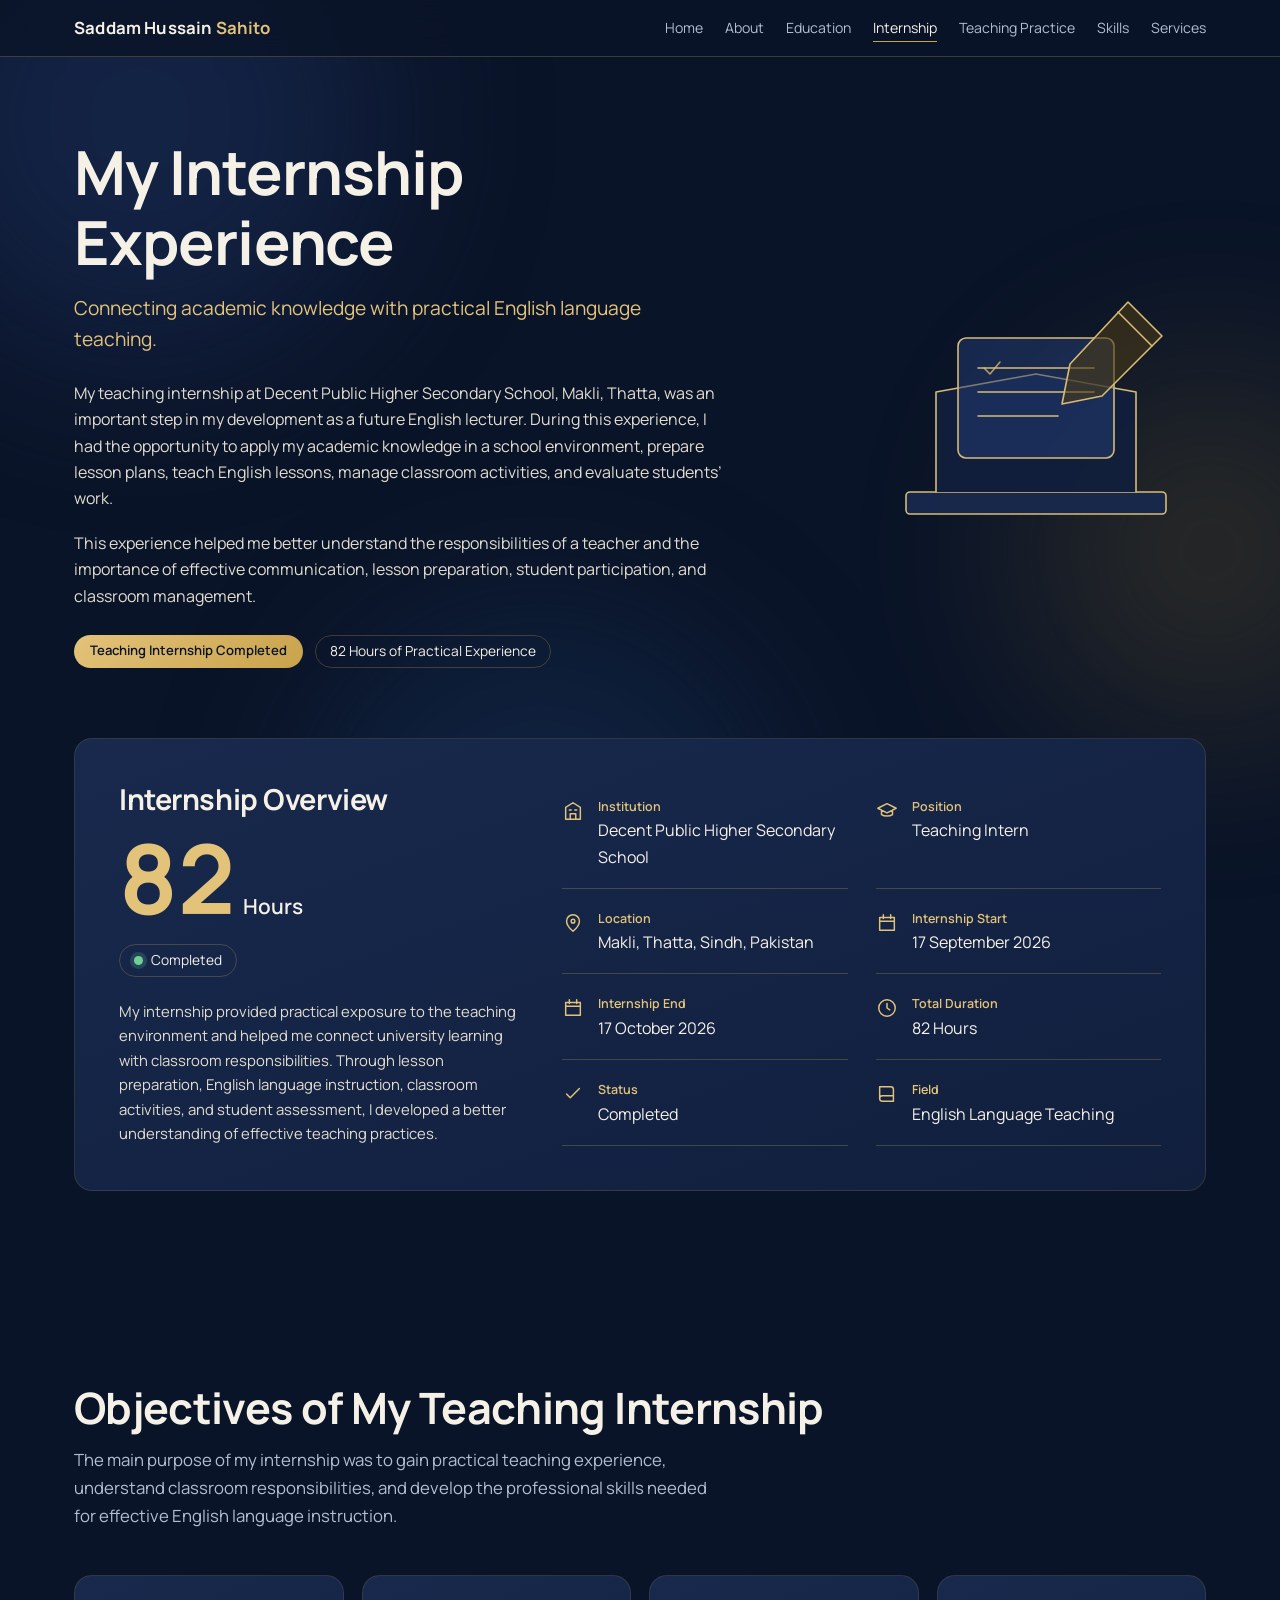
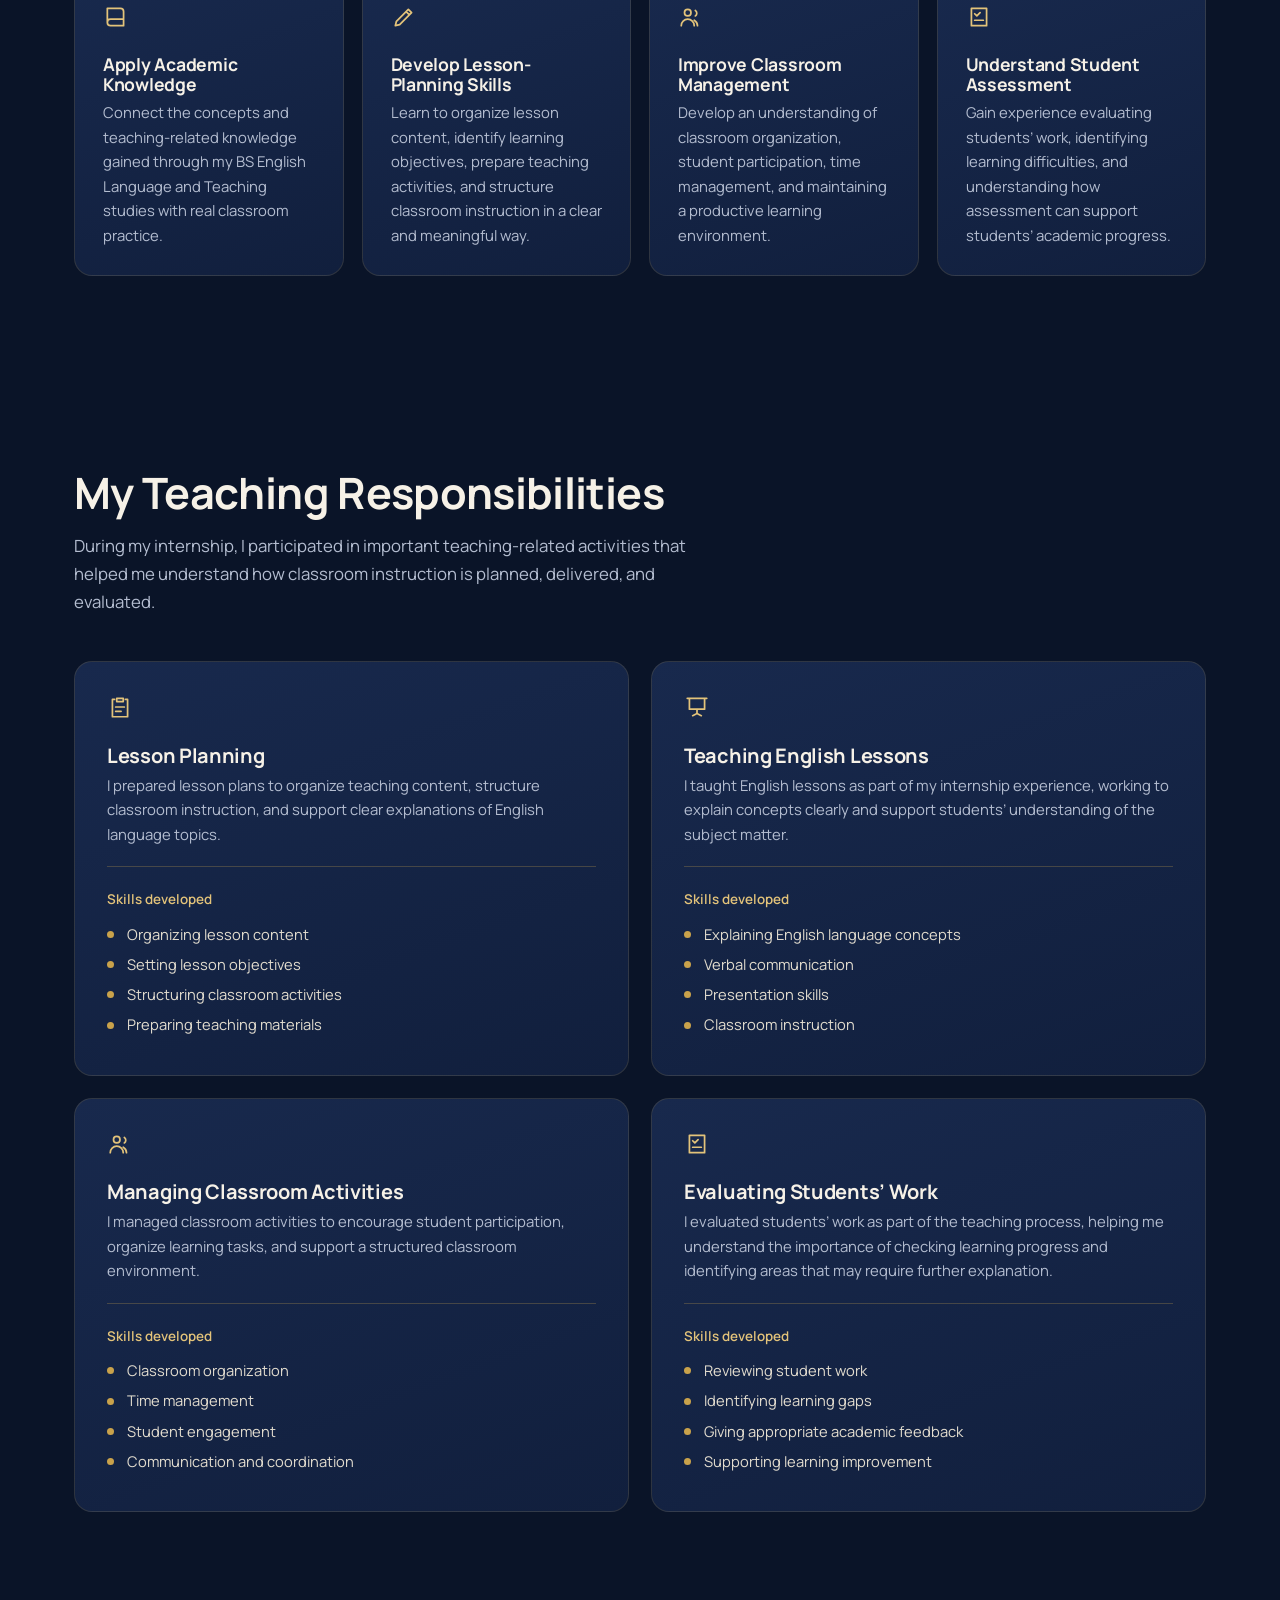
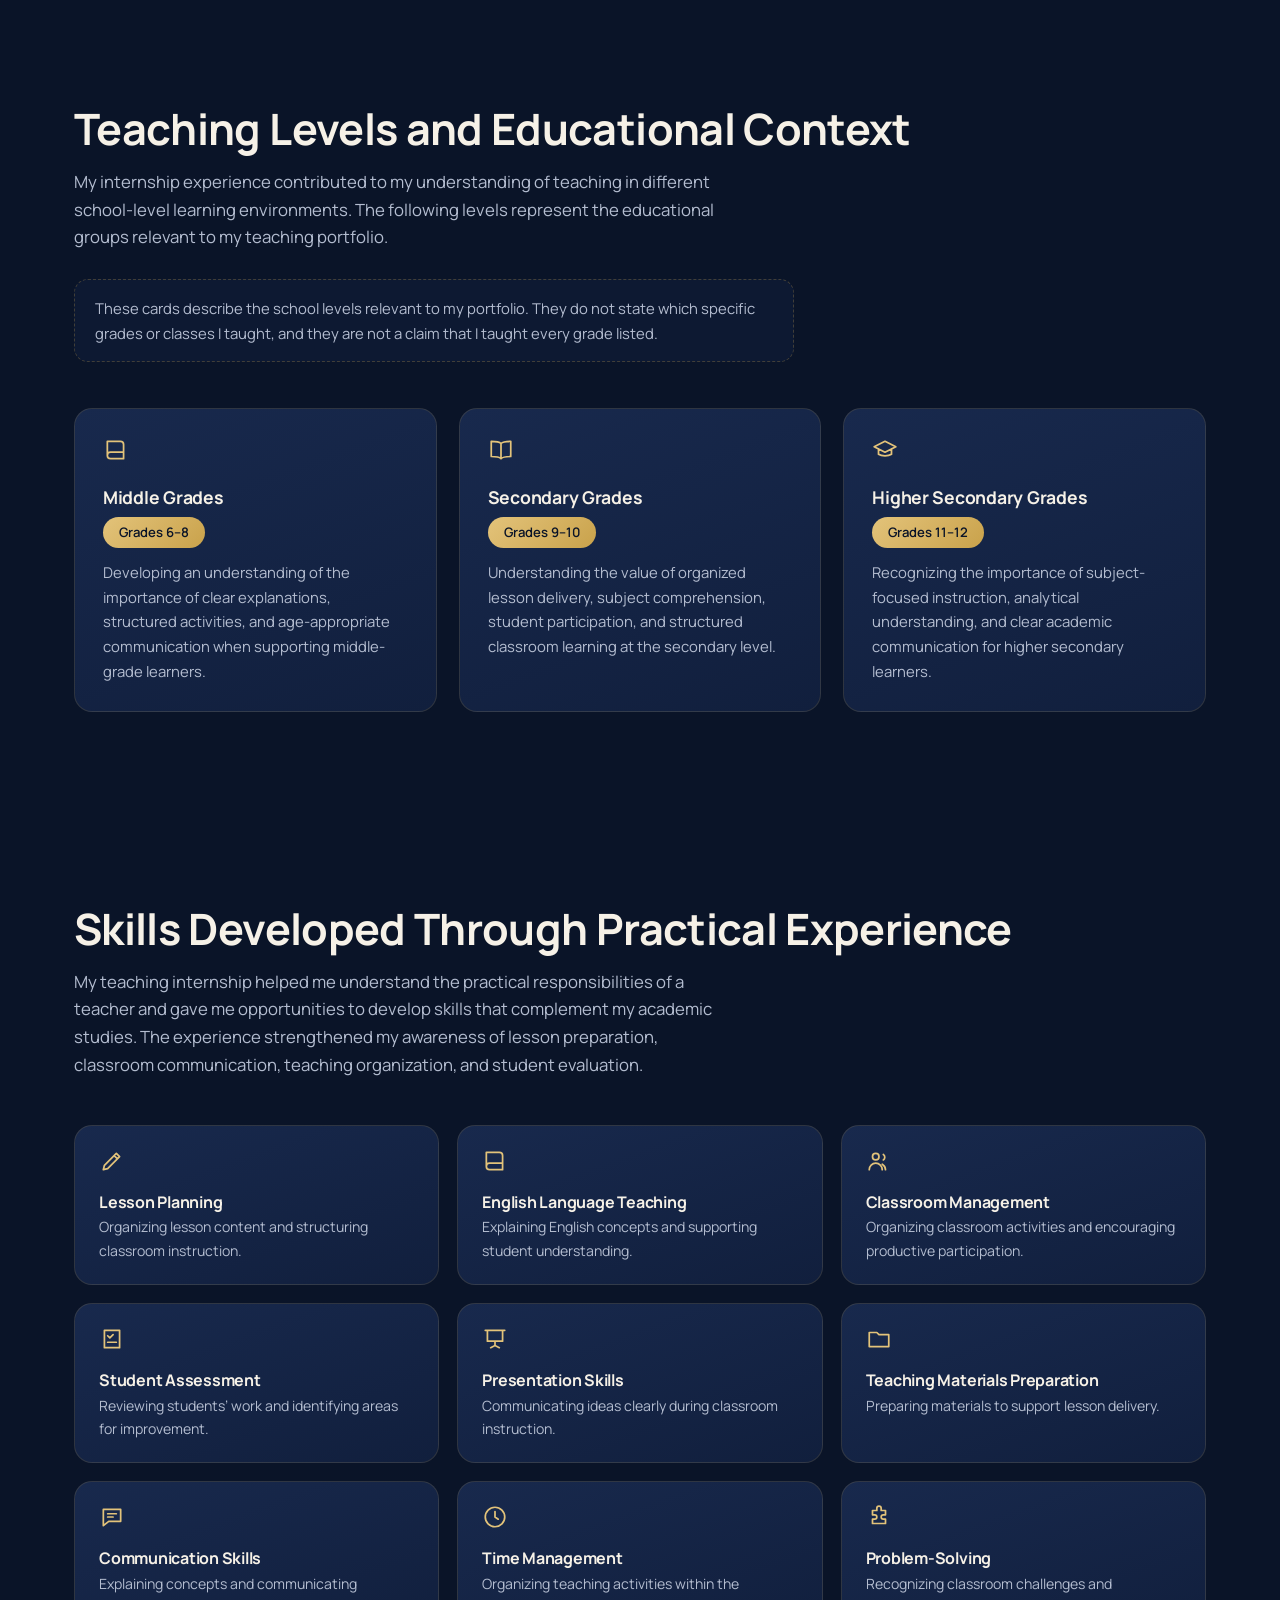
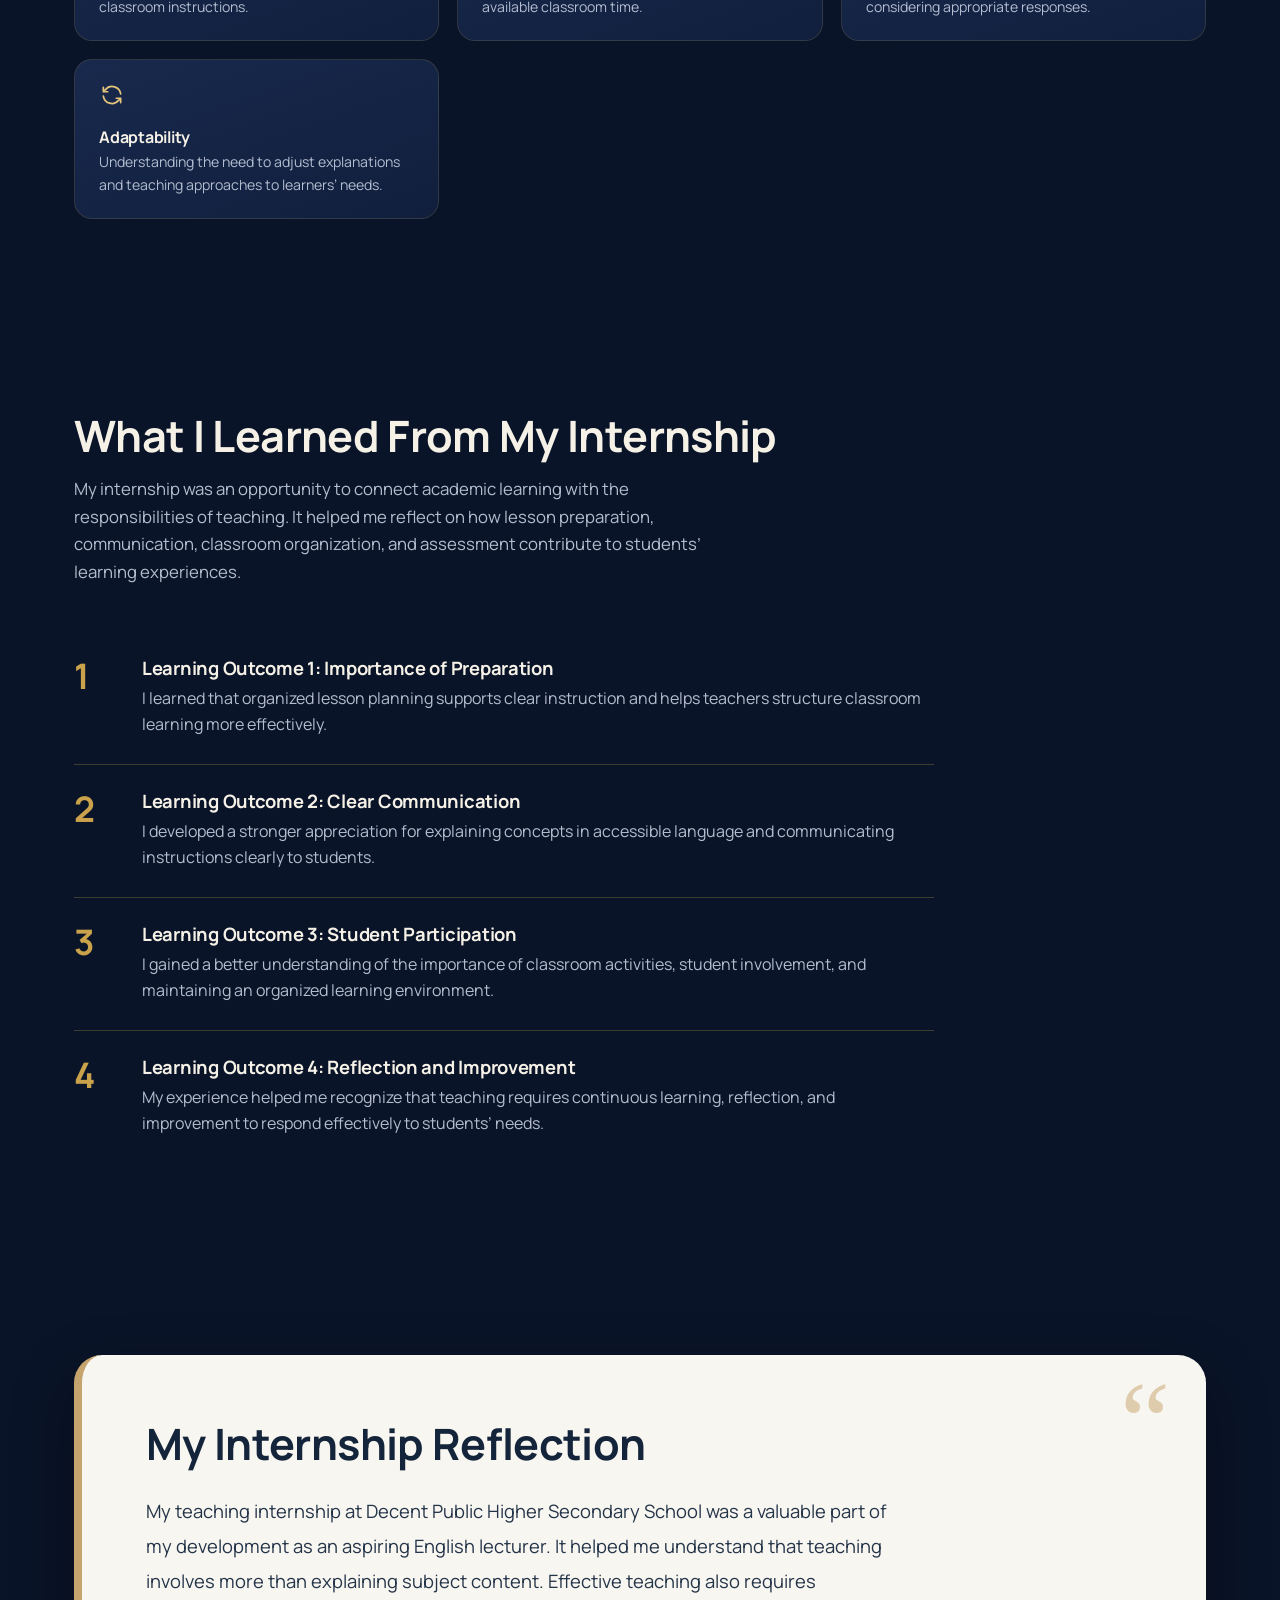
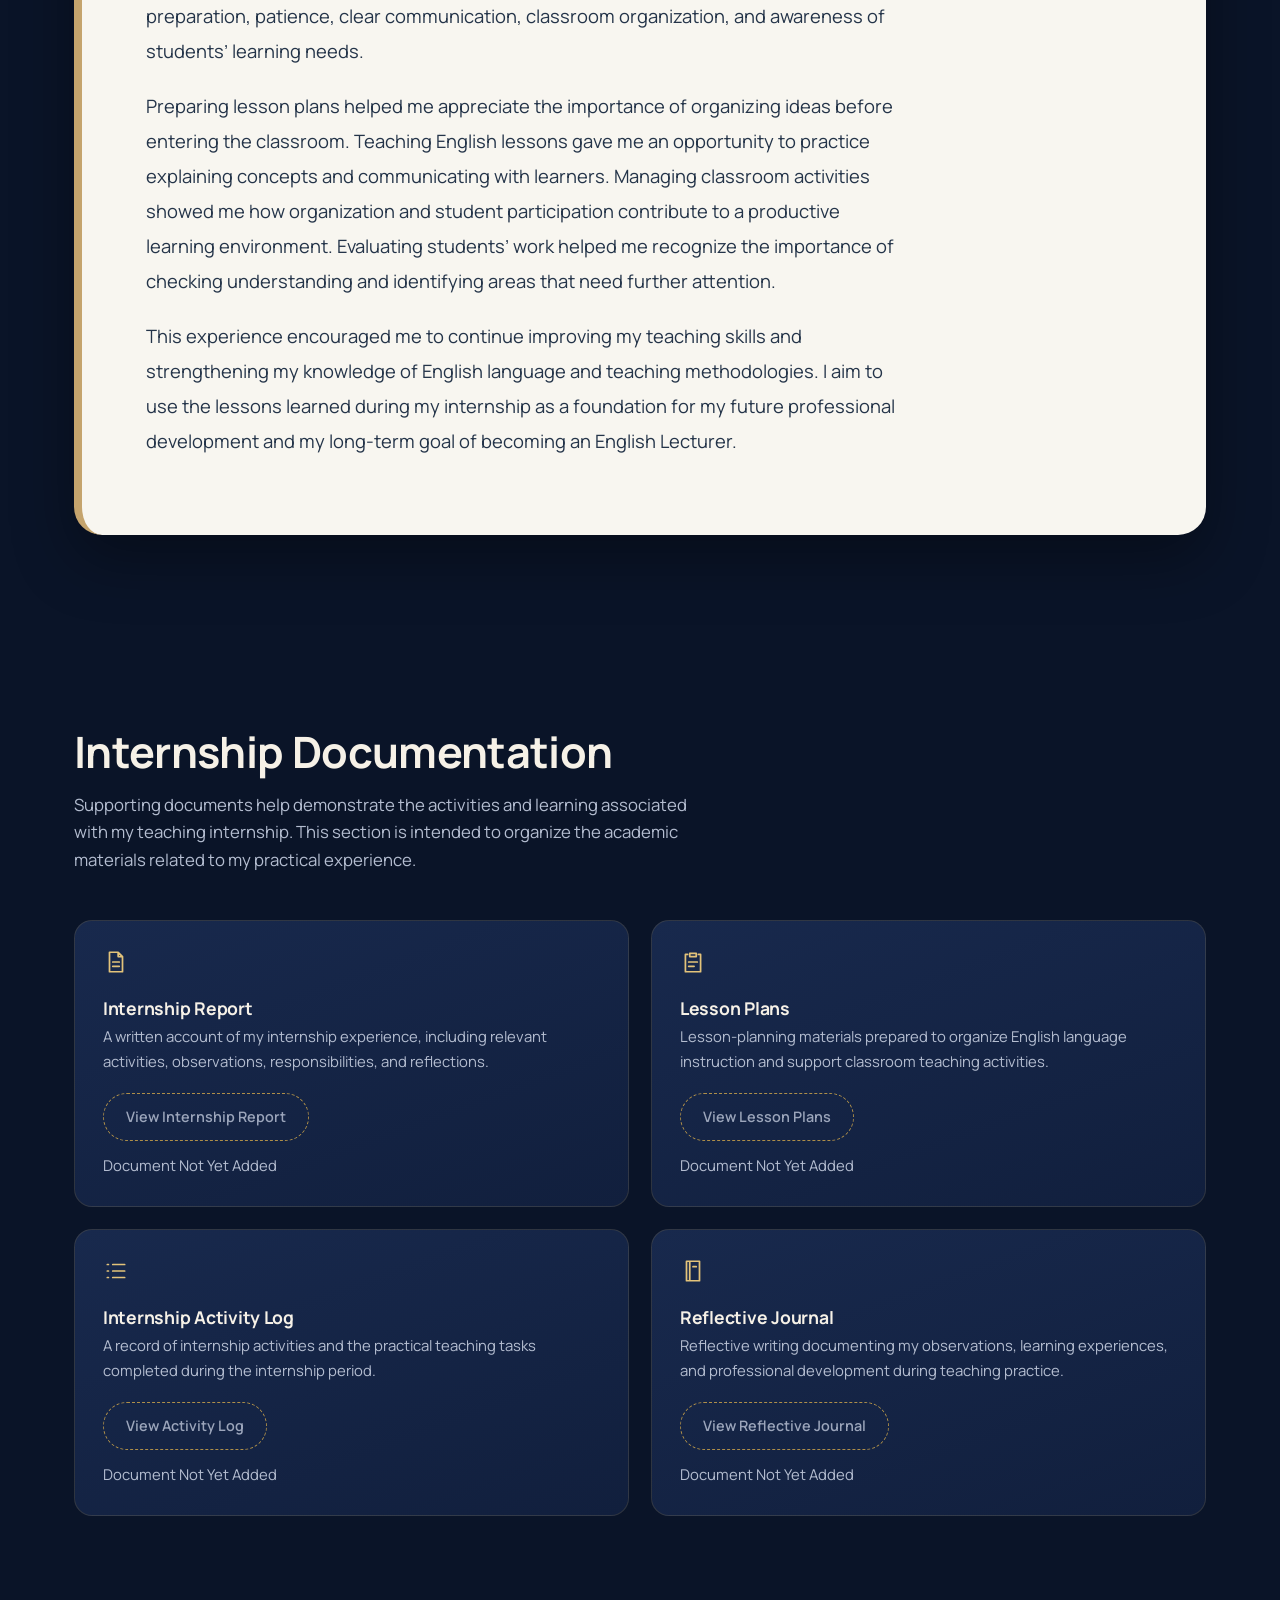
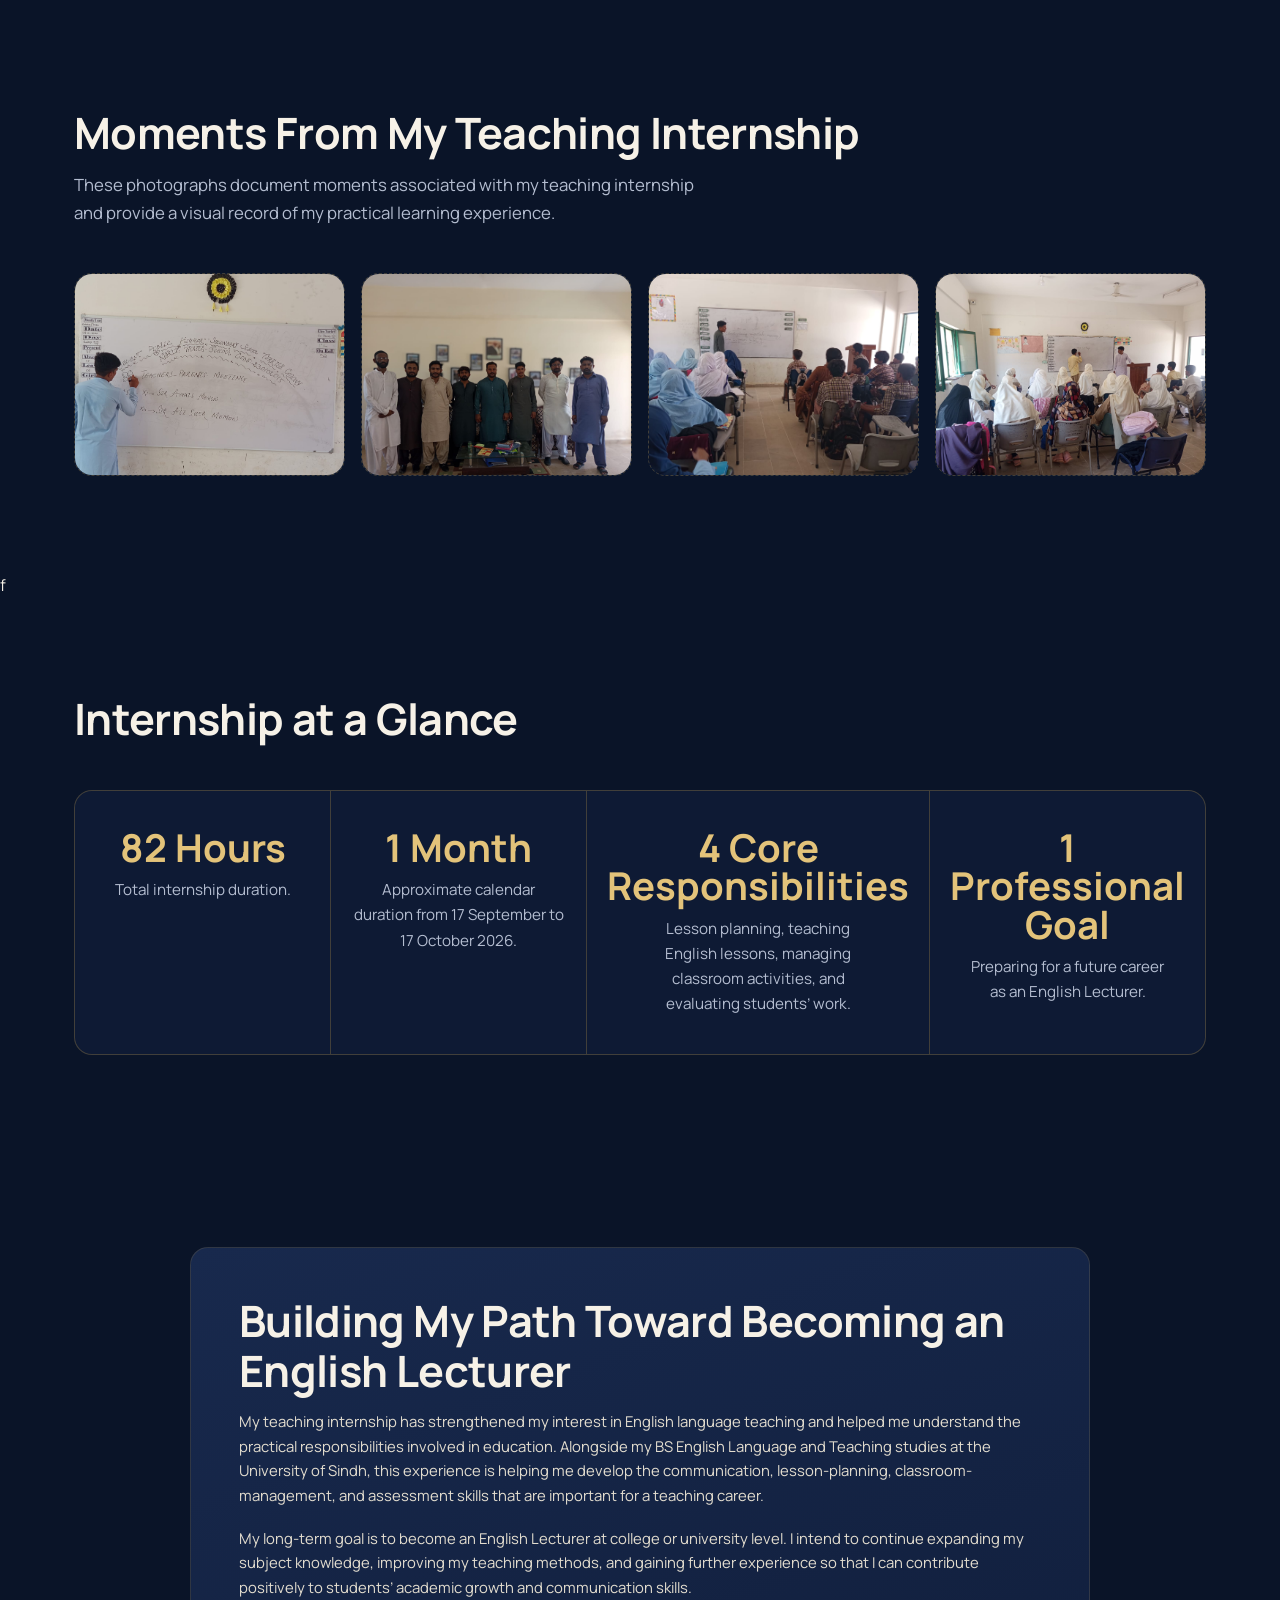
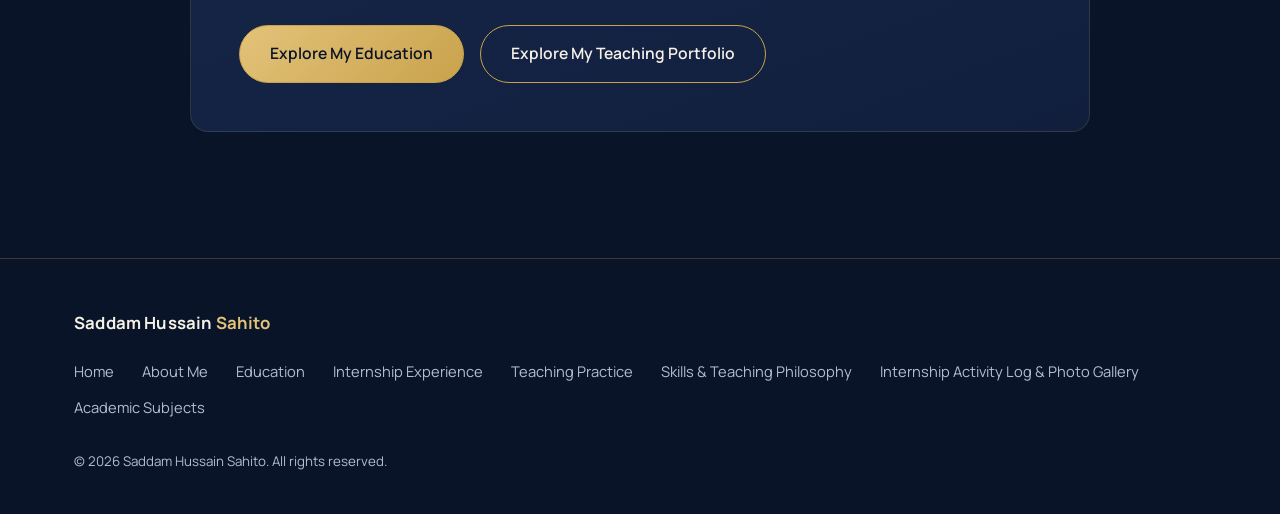
==== portfolio/internship.html @ 45dab784 "Add files via upload" ====
<!DOCTYPE html>
<html lang="en"><head><meta charset="utf-8"><meta name="viewport" content="width=device-width,initial-scale=1">
<title>Internship Experience | Saddam Hussain Sahito | English Language &amp; Teaching Portfolio</title>
<meta name="description" content="Teaching internship of Saddam Hussain Sahito at Decent Public Higher Secondary School, Makli, Thatta, Sindh, Pakistan: 82 hours, 17 September to 17 October 2026.">
<link rel="preconnect" href="https://fonts.googleapis.com"><link rel="preconnect" href="https://fonts.gstatic.com" crossorigin>
<link href="https://fonts.googleapis.com/css2?family=Manrope:wght@400;500;600;700&display=swap" rel="stylesheet">
<link rel="stylesheet" href="css/style.css"></head>
<body>
<svg width="0" height="0" style="position:absolute" aria-hidden="true"><defs><symbol id="i-book" viewBox="0 0 24 24"><path d="M4 4h12a3 3 0 0 1 3 3v13H7a3 3 0 0 1-3-3zM4 17a3 3 0 0 1 3-3h12"/></symbol><symbol id="i-pen" viewBox="0 0 24 24"><path d="M4 20l4-1L19 8l-3-3L5 16zM14 7l3 3"/></symbol><symbol id="i-clip" viewBox="0 0 24 24"><path d="M9 4h6v3H9zM7 5H5v16h14V5h-2M8 12h8M8 16h5"/></symbol><symbol id="i-chat" viewBox="0 0 24 24"><path d="M4 5h16v11H9l-5 4zM8 9h8M8 12h5"/></symbol><symbol id="i-users" viewBox="0 0 24 24"><path d="M9 11a3 3 0 1 0 0-6 3 3 0 0 0 0 6zM3 20a6 6 0 0 1 12 0M16 6a3 3 0 0 1 0 5M18 20a6 6 0 0 0-3-5"/></symbol><symbol id="i-assess" viewBox="0 0 24 24"><path d="M5 4h14v16H5zM8 9l2 2 3-3M8 15h8"/></symbol><symbol id="i-folder" viewBox="0 0 24 24"><path d="M3 6h7l2 2h9v11H3z"/></symbol><symbol id="i-clock" viewBox="0 0 24 24"><path d="M12 21a9 9 0 1 0 0-18 9 9 0 0 0 0 18zM12 7v5l3 2"/></symbol><symbol id="i-cap" viewBox="0 0 24 24"><path d="M2 9l10-5 10 5-10 5zM6 11v5c3 2 9 2 12 0v-5"/></symbol><symbol id="i-bld" viewBox="0 0 24 24"><path d="M4 21V8l8-5 8 5v13zM9 21v-6h6v6M8 11h2M14 11h2"/></symbol><symbol id="i-file" viewBox="0 0 24 24"><path d="M6 3h8l4 4v14H6zM14 3v4h4M9 12h6M9 16h6"/></symbol><symbol id="i-jour" viewBox="0 0 24 24"><path d="M6 3h12v18H6zM9 3v18M12 8h3"/></symbol><symbol id="i-mic" viewBox="0 0 24 24"><path d="M12 3a3 3 0 0 1 3 3v5a3 3 0 0 1-6 0V6a3 3 0 0 1 3-3zM6 11a6 6 0 0 0 12 0M12 17v4"/></symbol><symbol id="i-list" viewBox="0 0 24 24"><path d="M9 6h11M9 12h11M9 18h11M4 6h1M4 12h1M4 18h1"/></symbol><symbol id="i-slides" viewBox="0 0 24 24"><path d="M3 4h18M5 4v10h14V4M12 14v4M8 20l4-2 4 2"/></symbol><symbol id="i-flag" viewBox="0 0 24 24"><path d="M5 21V4M5 4h12l-2 4 2 4H5"/></symbol><symbol id="i-puzzle" viewBox="0 0 24 24"><path d="M10 4a2 2 0 0 1 4 0v2h4v4h-2a2 2 0 0 0 0 4h2v4H6v-4h2a2 2 0 0 0 0-4H6V6h4z"/></symbol><symbol id="i-adapt" viewBox="0 0 24 24"><path d="M20 11a8 8 0 0 0-14-4L4 9M4 5v4h4M4 13a8 8 0 0 0 14 4l2-2M20 19v-4h-4"/></symbol><symbol id="i-pc" viewBox="0 0 24 24"><path d="M3 5h18v11H3zM8 21h8M12 16v5"/></symbol><symbol id="i-star" viewBox="0 0 24 24"><path d="M12 3l2.7 5.6 6.1.9-4.4 4.3 1 6.1L12 17l-5.4 2.9 1-6.1L3.2 9.5l6.1-.9z"/></symbol><symbol id="i-lang" viewBox="0 0 24 24"><path d="M4 5h9M8 3v2M6 5c0 4 3 7 6 8M12 5c-1 4-4 7-8 8M13 21l4-10 4 10M14.5 17h5"/></symbol><symbol id="i-bookopen" viewBox="0 0 24 24"><path d="M12 6c-2-2-5-2-9-2v14c4 0 7 0 9 2 2-2 5-2 9-2V4c-4 0-7 0-9 2zM12 6v14"/></symbol><symbol id="i-pin" viewBox="0 0 24 24"><path d="M12 21s-7-6-7-11a7 7 0 0 1 14 0c0 5-7 11-7 11zM12 12a2 2 0 1 0 0-4 2 2 0 0 0 0 4z"/></symbol><symbol id="i-cal" viewBox="0 0 24 24"><path d="M4 6h16v14H4zM4 10h16M8 3v4M16 3v4"/></symbol><symbol id="i-check" viewBox="0 0 24 24"><path d="M5 12l4 4 10-10"/></symbol><symbol id="i-img" viewBox="0 0 24 24"><path d="M3 5h18v14H3zM3 16l5-5 4 4 3-3 6 6M9 9a1 1 0 1 0 0 .1"/></symbol></defs></svg>
<div class="bg" aria-hidden="true"><i class="blob b1"></i><i class="blob b2"></i><i class="blob b3"></i></div>
<header><div class="bar"><a class="brand" href="index.html">Saddam Hussain <span>Sahito</span></a>
<button class="menu" aria-expanded="false" aria-controls="nav">Menu</button>
<nav aria-label="Main"><ul id="nav"><li><a href="index.html">Home</a></li><li><a href="about.html">About</a></li><li><a href="education.html">Education</a></li><li><a href="internship.html" aria-current="page">Internship</a></li><li><a href="teaching-practice.html">Teaching Practice</a></li><li><a href="skills-philosophy.html">Skills</a></li><li><a href="services.html">Services</a></li></ul></nav></div></header>
<main>
<section class="phead"><div class="wrap ehero"><div><h1>My Internship Experience</h1>
<p class="lead" style="color:var(--gold2);font-size:1.2rem">Connecting academic knowledge with practical English language teaching.</p>
<p style="color:#e3ddcf;max-width:650px;margin-bottom:18px">My teaching internship at Decent Public Higher Secondary School, Makli, Thatta, was an important step in my development as a future English lecturer. During this experience, I had the opportunity to apply my academic knowledge in a school environment, prepare lesson plans, teach English lessons, manage classroom activities, and evaluate students’ work.</p>
<p style="color:#e3ddcf;max-width:650px">This experience helped me better understand the responsibilities of a teacher and the importance of effective communication, lesson preparation, student participation, and classroom management.</p>
<div class="hbadges"><span class="bdg">Teaching Internship Completed</span><span class="stat-ind">82 Hours of Practical Experience</span></div></div><svg class="art-books" viewBox="0 0 340 320" aria-hidden="true" fill="none" stroke="#e3c37a" stroke-width="1.6" stroke-linejoin="round" stroke-linecap="round"><rect x="40" y="250" width="260" height="22" rx="4" fill="#18294d"/><path d="M70 250V150l100-18 100 18v100" fill="#111f3d"/><rect x="92" y="96" width="156" height="120" rx="8" fill="#27407a" fill-opacity=".5"/><path d="M112 126h116M112 150h116M112 174h80"/><path d="M118 126l6 6 10-12" stroke-opacity=".8"/><path d="M262 60l34 34-60 60-40 8 8-40z" fill="#4a3b17" fill-opacity=".6"/><path d="M252 70l34 34"/></svg></div></section>

<section style="padding-top:30px"><div class="wrap"><article class="card ov reveal" aria-labelledby="ovt"><div><h2 id="ovt" style="font-size:1.8rem">Internship Overview</h2><div class="big">82<small>Hours</small></div><div class="badges" style="margin-top:18px"><span class="stat-ind"><i aria-hidden="true"></i>Completed</span></div><p style="color:#e3ddcf;margin-top:20px">My internship provided practical exposure to the teaching environment and helped me connect university learning with classroom responsibilities. Through lesson preparation, English language instruction, classroom activities, and student assessment, I developed a better understanding of effective teaching practices.</p></div><ul class="fields"><li><svg class="ico" aria-hidden="true"><use href="#i-bld"/></svg><div><small>Institution</small>Decent Public Higher Secondary School</div></li><li><svg class="ico" aria-hidden="true"><use href="#i-cap"/></svg><div><small>Position</small>Teaching Intern</div></li><li><svg class="ico" aria-hidden="true"><use href="#i-pin"/></svg><div><small>Location</small>Makli, Thatta, Sindh, Pakistan</div></li><li><svg class="ico" aria-hidden="true"><use href="#i-cal"/></svg><div><small>Internship Start</small>17 September 2026</div></li><li><svg class="ico" aria-hidden="true"><use href="#i-cal"/></svg><div><small>Internship End</small>17 October 2026</div></li><li><svg class="ico" aria-hidden="true"><use href="#i-clock"/></svg><div><small>Total Duration</small>82 Hours</div></li><li><svg class="ico" aria-hidden="true"><use href="#i-check"/></svg><div><small>Status</small>Completed</div></li><li><svg class="ico" aria-hidden="true"><use href="#i-book"/></svg><div><small>Field</small>English Language Teaching</div></li></ul></article></div></section>

<section><div class="wrap"><div class="head reveal"><h2>Objectives of My Teaching Internship</h2><p class="lead">The main purpose of my internship was to gain practical teaching experience, understand classroom responsibilities, and develop the professional skills needed for effective English language instruction.</p></div><div class="grid4"><article class="card reveal" style="--d:0.00s"><svg class="ico" aria-hidden="true"><use href="#i-book"/></svg><h3>Apply Academic Knowledge</h3><p>Connect the concepts and teaching-related knowledge gained through my BS English Language and Teaching studies with real classroom practice.</p></article><article class="card reveal" style="--d:0.07s"><svg class="ico" aria-hidden="true"><use href="#i-pen"/></svg><h3>Develop Lesson-Planning Skills</h3><p>Learn to organize lesson content, identify learning objectives, prepare teaching activities, and structure classroom instruction in a clear and meaningful way.</p></article><article class="card reveal" style="--d:0.14s"><svg class="ico" aria-hidden="true"><use href="#i-users"/></svg><h3>Improve Classroom Management</h3><p>Develop an understanding of classroom organization, student participation, time management, and maintaining a productive learning environment.</p></article><article class="card reveal" style="--d:0.21s"><svg class="ico" aria-hidden="true"><use href="#i-assess"/></svg><h3>Understand Student Assessment</h3><p>Gain experience evaluating students’ work, identifying learning difficulties, and understanding how assessment can support students’ academic progress.</p></article></div></div></section>

<section><div class="wrap"><div class="head reveal"><h2>My Teaching Responsibilities</h2><p class="lead">During my internship, I participated in important teaching-related activities that helped me understand how classroom instruction is planned, delivered, and evaluated.</p></div><div class="grid2 resp"><article class="card reveal" style="--d:0.00s"><svg class="ico" aria-hidden="true"><use href="#i-clip"/></svg><h3>Lesson Planning</h3><p>I prepared lesson plans to organize teaching content, structure classroom instruction, and support clear explanations of English language topics.</p><div class="sk-l"><small>Skills developed</small><ul><li>Organizing lesson content</li><li>Setting lesson objectives</li><li>Structuring classroom activities</li><li>Preparing teaching materials</li></ul></div></article><article class="card reveal" style="--d:0.08s"><svg class="ico" aria-hidden="true"><use href="#i-slides"/></svg><h3>Teaching English Lessons</h3><p>I taught English lessons as part of my internship experience, working to explain concepts clearly and support students’ understanding of the subject matter.</p><div class="sk-l"><small>Skills developed</small><ul><li>Explaining English language concepts</li><li>Verbal communication</li><li>Presentation skills</li><li>Classroom instruction</li></ul></div></article><article class="card reveal" style="--d:0.00s"><svg class="ico" aria-hidden="true"><use href="#i-users"/></svg><h3>Managing Classroom Activities</h3><p>I managed classroom activities to encourage student participation, organize learning tasks, and support a structured classroom environment.</p><div class="sk-l"><small>Skills developed</small><ul><li>Classroom organization</li><li>Time management</li><li>Student engagement</li><li>Communication and coordination</li></ul></div></article><article class="card reveal" style="--d:0.08s"><svg class="ico" aria-hidden="true"><use href="#i-assess"/></svg><h3>Evaluating Students’ Work</h3><p>I evaluated students’ work as part of the teaching process, helping me understand the importance of checking learning progress and identifying areas that may require further explanation.</p><div class="sk-l"><small>Skills developed</small><ul><li>Reviewing student work</li><li>Identifying learning gaps</li><li>Giving appropriate academic feedback</li><li>Supporting learning improvement</li></ul></div></article></div></div></section>

<section><div class="wrap"><div class="head reveal"><h2>Teaching Levels and Educational Context</h2><p class="lead">My internship experience contributed to my understanding of teaching in different school-level learning environments. The following levels represent the educational groups relevant to my teaching portfolio.</p><p class="notice">These cards describe the school levels relevant to my portfolio. They do not state which specific grades or classes I taught, and they are not a claim that I taught every grade listed.</p></div><div class="grid3"><article class="card reveal" style="--d:0.00s"><svg class="ico" aria-hidden="true"><use href="#i-book"/></svg><h3>Middle Grades</h3><span class="bdg" style="display:inline-block;margin:4px 0 12px">Grades 6–8</span><p>Developing an understanding of the importance of clear explanations, structured activities, and age-appropriate communication when supporting middle-grade learners.</p></article><article class="card reveal" style="--d:0.08s"><svg class="ico" aria-hidden="true"><use href="#i-bookopen"/></svg><h3>Secondary Grades</h3><span class="bdg" style="display:inline-block;margin:4px 0 12px">Grades 9–10</span><p>Understanding the value of organized lesson delivery, subject comprehension, student participation, and structured classroom learning at the secondary level.</p></article><article class="card reveal" style="--d:0.16s"><svg class="ico" aria-hidden="true"><use href="#i-cap"/></svg><h3>Higher Secondary Grades</h3><span class="bdg" style="display:inline-block;margin:4px 0 12px">Grades 11–12</span><p>Recognizing the importance of subject-focused instruction, analytical understanding, and clear academic communication for higher secondary learners.</p></article></div></div></section>

<section><div class="wrap"><div class="head reveal"><h2>Skills Developed Through Practical Experience</h2><p class="lead">My teaching internship helped me understand the practical responsibilities of a teacher and gave me opportunities to develop skills that complement my academic studies. The experience strengthened my awareness of lesson preparation, classroom communication, teaching organization, and student evaluation.</p></div><div class="skg"><div class="card reveal" style="--d:0.00s"><svg class="ico" aria-hidden="true"><use href="#i-pen"/></svg><h3>Lesson Planning</h3><p>Organizing lesson content and structuring classroom instruction.</p></div><div class="card reveal" style="--d:0.07s"><svg class="ico" aria-hidden="true"><use href="#i-book"/></svg><h3>English Language Teaching</h3><p>Explaining English concepts and supporting student understanding.</p></div><div class="card reveal" style="--d:0.14s"><svg class="ico" aria-hidden="true"><use href="#i-users"/></svg><h3>Classroom Management</h3><p>Organizing classroom activities and encouraging productive participation.</p></div><div class="card reveal" style="--d:0.00s"><svg class="ico" aria-hidden="true"><use href="#i-assess"/></svg><h3>Student Assessment</h3><p>Reviewing students’ work and identifying areas for improvement.</p></div><div class="card reveal" style="--d:0.07s"><svg class="ico" aria-hidden="true"><use href="#i-slides"/></svg><h3>Presentation Skills</h3><p>Communicating ideas clearly during classroom instruction.</p></div><div class="card reveal" style="--d:0.14s"><svg class="ico" aria-hidden="true"><use href="#i-folder"/></svg><h3>Teaching Materials Preparation</h3><p>Preparing materials to support lesson delivery.</p></div><div class="card reveal" style="--d:0.00s"><svg class="ico" aria-hidden="true"><use href="#i-chat"/></svg><h3>Communication Skills</h3><p>Explaining concepts and communicating classroom instructions.</p></div><div class="card reveal" style="--d:0.07s"><svg class="ico" aria-hidden="true"><use href="#i-clock"/></svg><h3>Time Management</h3><p>Organizing teaching activities within the available classroom time.</p></div><div class="card reveal" style="--d:0.14s"><svg class="ico" aria-hidden="true"><use href="#i-puzzle"/></svg><h3>Problem-Solving</h3><p>Recognizing classroom challenges and considering appropriate responses.</p></div><div class="card reveal" style="--d:0.00s"><svg class="ico" aria-hidden="true"><use href="#i-adapt"/></svg><h3>Adaptability</h3><p>Understanding the need to adjust explanations and teaching approaches to learners’ needs.</p></div></div></div></section>

<section><div class="wrap"><div class="head reveal"><h2>What I Learned From My Internship</h2><p class="lead">My internship was an opportunity to connect academic learning with the responsibilities of teaching. It helped me reflect on how lesson preparation, communication, classroom organization, and assessment contribute to students’ learning experiences.</p></div><ol class="outs"><li class="reveal"><span class="n" aria-hidden="true">1</span><div><h3>Learning Outcome 1: Importance of Preparation</h3><p>I learned that organized lesson planning supports clear instruction and helps teachers structure classroom learning more effectively.</p></div></li><li class="reveal"><span class="n" aria-hidden="true">2</span><div><h3>Learning Outcome 2: Clear Communication</h3><p>I developed a stronger appreciation for explaining concepts in accessible language and communicating instructions clearly to students.</p></div></li><li class="reveal"><span class="n" aria-hidden="true">3</span><div><h3>Learning Outcome 3: Student Participation</h3><p>I gained a better understanding of the importance of classroom activities, student involvement, and maintaining an organized learning environment.</p></div></li><li class="reveal"><span class="n" aria-hidden="true">4</span><div><h3>Learning Outcome 4: Reflection and Improvement</h3><p>My experience helped me recognize that teaching requires continuous learning, reflection, and improvement to respond effectively to students’ needs.</p></div></li></ol></div></section>

<section><div class="wrap"><div class="why-edit reveal"><h2>My Internship Reflection</h2>
<p>My teaching internship at Decent Public Higher Secondary School was a valuable part of my development as an aspiring English lecturer. It helped me understand that teaching involves more than explaining subject content. Effective teaching also requires preparation, patience, clear communication, classroom organization, and awareness of students’ learning needs.</p>
<p>Preparing lesson plans helped me appreciate the importance of organizing ideas before entering the classroom. Teaching English lessons gave me an opportunity to practice explaining concepts and communicating with learners. Managing classroom activities showed me how organization and student participation contribute to a productive learning environment. Evaluating students’ work helped me recognize the importance of checking understanding and identifying areas that need further attention.</p>
<p>This experience encouraged me to continue improving my teaching skills and strengthening my knowledge of English language and teaching methodologies. I aim to use the lessons learned during my internship as a foundation for my future professional development and my long-term goal of becoming an English Lecturer.</p></div></div></section>

<section><div class="wrap"><div class="head reveal"><h2>Internship Documentation</h2><p class="lead">Supporting documents help demonstrate the activities and learning associated with my teaching internship. This section is intended to organize the academic materials related to my practical experience.</p></div><div class="docs2"><article class="card reveal" style="--d:0.00s"><svg class="ico" aria-hidden="true"><use href="#i-file"/></svg><h3>Internship Report</h3><p>A written account of my internship experience, including relevant activities, observations, responsibilities, and reflections.</p><span class="btn line off" role="link" aria-disabled="true">View Internship Report</span><p class="note2">Document Not Yet Added</p></article><article class="card reveal" style="--d:0.08s"><svg class="ico" aria-hidden="true"><use href="#i-clip"/></svg><h3>Lesson Plans</h3><p>Lesson-planning materials prepared to organize English language instruction and support classroom teaching activities.</p><span class="btn line off" role="link" aria-disabled="true">View Lesson Plans</span><p class="note2">Document Not Yet Added</p></article><article class="card reveal" style="--d:0.00s"><svg class="ico" aria-hidden="true"><use href="#i-list"/></svg><h3>Internship Activity Log</h3><p>A record of internship activities and the practical teaching tasks completed during the internship period.</p><span class="btn line off" role="link" aria-disabled="true">View Activity Log</span><p class="note2">Document Not Yet Added</p></article><article class="card reveal" style="--d:0.08s"><svg class="ico" aria-hidden="true"><use href="#i-jour"/></svg><h3>Reflective Journal</h3><p>Reflective writing documenting my observations, learning experiences, and professional development during teaching practice.</p><span class="btn line off" role="link" aria-disabled="true">View Reflective Journal</span><p class="note2">Document Not Yet Added</p></article></div></div></section>

<section><div class="wrap"><div class="head reveal"><h2>Moments From My Teaching Internship</h2><p class="lead">These photographs document moments associated with my teaching internship and provide a visual record of my practical learning experience.</p></div><div class="gal2"><figure class="ph reveal" style="--d:0.00s; margin:0; padding:0; overflow:hidden; aspect-ratio:4/3"><img src="assets/WhatsApp%20Image%202026-10-29%20at%2015.21.50.jpeg" alt="Photograph from Saddam Hussain Sahito’s teaching internship" loading="lazy" style="display:block;width:100%;height:100%;min-height:220px;object-fit:cover"></figure><figure class="ph reveal" style="--d:0.07s; margin:0; padding:0; overflow:hidden; aspect-ratio:4/3"><img src="assets/WhatsApp%20Image%202026-10-29%20at%2015.21.52%20(2).jpeg" alt="Photograph from Saddam Hussain Sahito’s teaching internship" loading="lazy" style="display:block;width:100%;height:100%;min-height:220px;object-fit:cover"></figure><figure class="ph reveal" style="--d:0.14s; margin:0; padding:0; overflow:hidden; aspect-ratio:4/3"><img src="assets/WhatsApp%20Image%202026-10-29%20at%2015.21.53%20(1).jpeg" alt="Photograph from Saddam Hussain Sahito’s teaching internship" loading="lazy" style="display:block;width:100%;height:100%;min-height:220px;object-fit:cover"></figure><figure class="ph reveal" style="--d:0.21s; margin:0; padding:0; overflow:hidden; aspect-ratio:4/3"><img src="assets/WhatsApp Image 2026-10-29 at 15.21.54 (1).jpeg" alt="Photograph from Saddam Hussain Sahito’s teaching internship" loading="lazy" style="display:block;width:100%;height:100%;min-height:220px;object-fit:cover"></figure></div></div></section>
f
<section class="glance"><div class="wrap"><div class="head reveal"><h2>Internship at a Glance</h2></div><div class="sgrid reveal"><div class="stat"><div class="num" style="font-size:clamp(1.8rem,3vw,2.5rem)">82 Hours</div><p>Total internship duration.</p></div><div class="stat"><div class="num" style="font-size:clamp(1.8rem,3vw,2.5rem)">1 Month</div><p>Approximate calendar duration from 17 September to 17 October 2026.</p></div><div class="stat"><div class="num" style="font-size:clamp(1.8rem,3vw,2.5rem)">4 Core Responsibilities</div><p>Lesson planning, teaching English lessons, managing classroom activities, and evaluating students’ work.</p></div><div class="stat"><div class="num" style="font-size:clamp(1.8rem,3vw,2.5rem)">1 Professional Goal</div><p>Preparing for a future career as an English Lecturer.</p></div></div></div></section>

<section class="cta"><div class="wrap"><div class="card cbox reveal" style="margin:auto;text-align:left"><h2>Building My Path Toward Becoming an English Lecturer</h2>
<p>My teaching internship has strengthened my interest in English language teaching and helped me understand the practical responsibilities involved in education. Alongside my BS English Language and Teaching studies at the University of Sindh, this experience is helping me develop the communication, lesson-planning, classroom-management, and assessment skills that are important for a teaching career.</p>
<p>My long-term goal is to become an English Lecturer at college or university level. I intend to continue expanding my subject knowledge, improving my teaching methods, and gaining further experience so that I can contribute positively to students’ academic growth and communication skills.</p>
<div class="btns" style="justify-content:flex-start;margin-top:26px"><a class="btn fill" href="education.html">Explore My Education</a><a class="btn line" href="teaching-practice.html">Explore My Teaching Portfolio</a></div></div></div></section>
</main>
<footer class="foot"><div class="wrap"><a class="brand" href="index.html">Saddam Hussain <span>Sahito</span></a><nav aria-label="Footer"><ul><li><a href="index.html">Home</a></li><li><a href="about.html">About Me</a></li><li><a href="education.html">Education</a></li><li><a href="internship.html">Internship Experience</a></li><li><a href="teaching-practice.html">Teaching Practice</a></li><li><a href="skills-philosophy.html">Skills &amp; Teaching Philosophy</a></li><li><a href="activity-log-gallery.html">Internship Activity Log &amp; Photo Gallery</a></li><li><a href="academic-subjects.html">Academic Subjects</a></li></ul></nav><small>© 2026 Saddam Hussain Sahito. All rights reserved.</small></div></footer>
<script src="js/main.js"></script></body></html>
---- portfolio/css/style.css ----
:root{--navy:#0a1428;--navy2:#111f3d;--navy3:#18294d;--ivory:#f6f1e7;--muted:#b4bdd0;--gold:#c9a24b;--gold2:#e3c37a;--line:rgba(201,162,75,.28);--r:18px}
*{box-sizing:border-box;margin:0;padding:0}
html{scroll-behavior:smooth}
body{background:var(--navy);color:var(--ivory);font-family:"Manrope",system-ui,-apple-system,"Segoe UI",sans-serif;line-height:1.65;overflow-x:hidden}
a{color:inherit;text-decoration:none}
:focus-visible{outline:2px solid var(--gold2);outline-offset:3px;border-radius:6px}
.ico{width:26px;height:26px;fill:none;stroke:var(--gold2);stroke-width:1.6;stroke-linecap:round;stroke-linejoin:round}
.bg{position:fixed;inset:0;z-index:-1;overflow:hidden;pointer-events:none}
.blob{position:absolute;border-radius:50%;filter:blur(90px);opacity:.35;animation:drift 26s ease-in-out infinite alternate,pulse 9s ease-in-out infinite}
.b1{width:480px;height:480px;background:#27407a;top:-120px;left:-100px}
.b2{width:380px;height:380px;background:#8a6d27;top:40%;right:-120px;animation-delay:-8s;opacity:.22}
.b3{width:440px;height:440px;background:#1d3f6e;bottom:-160px;left:25%;animation-delay:-14s}
@keyframes drift{to{transform:translate(70px,50px) scale(1.12)}}
@keyframes pulse{50%{opacity:.18}}
header{position:sticky;top:0;z-index:20;background:rgba(10,20,40,.82);backdrop-filter:blur(14px);border-bottom:1px solid var(--line)}
.bar{max-width:1180px;margin:auto;padding:14px 24px;display:flex;align-items:center;justify-content:space-between;gap:20px}
.brand{font-weight:700;font-size:1.05rem;letter-spacing:.01em}
.brand span{color:var(--gold2)}
nav ul{display:flex;gap:22px;list-style:none;font-size:.88rem;color:var(--muted)}
nav a{padding:4px 0;border-bottom:1px solid transparent;transition:.25s}
nav a:hover,nav a[aria-current]{color:var(--ivory);border-color:var(--gold)}
.menu{display:none;background:none;border:1px solid var(--line);color:var(--ivory);padding:8px 14px;border-radius:10px;font:inherit;cursor:pointer}
.wrap{max-width:1180px;margin:auto;padding:0 24px}
section{padding:96px 0}
h1,h2,h3{font-weight:700;line-height:1.15;letter-spacing:-.015em}
h2{font-size:clamp(1.9rem,3.6vw,2.7rem);margin-bottom:14px}
.lead{color:var(--muted);max-width:640px;font-size:1.05rem}
.head{margin-bottom:46px}
.btn{display:inline-block;padding:15px 30px;border-radius:999px;font-weight:600;font-size:.98rem;border:1px solid var(--gold);transition:.3s;cursor:pointer}
.btn.fill{background:linear-gradient(135deg,var(--gold2),var(--gold));color:var(--navy)}
.btn.fill:hover{transform:translateY(-3px);box-shadow:0 14px 34px rgba(201,162,75,.3)}
.btn.line:hover{background:rgba(201,162,75,.12);transform:translateY(-3px)}
.hero{padding:70px 0 90px}
.hero .wrap{display:grid;grid-template-columns:1.15fr .85fr;gap:64px;align-items:center}
.hero h1{font-size:clamp(2.6rem,6vw,4.6rem);margin-bottom:18px}
.role{font-size:1.1rem;color:var(--gold2);font-weight:600;margin-bottom:8px}
.uni{color:var(--muted);margin-bottom:22px}
.tag{font-size:1.2rem;max-width:520px;margin-bottom:34px;font-style:italic;color:#e8e2d3}
.frame{position:relative;max-width:400px;margin-left:auto;animation:fadeIn 1.6s ease .2s both}
.frame::before{content:"";position:absolute;inset:-14px;border-radius:30px;border:1px solid var(--line);box-shadow:0 0 60px rgba(201,162,75,.22),inset 0 0 40px rgba(201,162,75,.06)}
.frame img{display:block;width:100%;border-radius:22px;border:2px solid var(--gold);position:relative}
.note{font-size:.78rem;color:var(--muted);margin-top:22px;text-align:center}
@keyframes fadeIn{from{opacity:0;transform:scale(.97)}}
.stats{padding:30px 0 70px}
.sgrid{display:grid;grid-template-columns:repeat(4,1fr);border:1px solid var(--line);border-radius:var(--r);background:rgba(17,31,61,.6)}
.stat{padding:38px 20px;text-align:center;border-right:1px solid var(--line)}
.stat:last-child{border:0}
.num{font-size:clamp(2.4rem,4.5vw,3.6rem);font-weight:700;color:var(--gold2);line-height:1}
.stat p{color:var(--muted);margin-top:10px;font-size:.95rem}
.grid3{display:grid;grid-template-columns:repeat(3,1fr);gap:22px}
.card{background:linear-gradient(160deg,var(--navy3),var(--navy2));border:1px solid rgba(201,162,75,.16);border-radius:var(--r);padding:28px;transition:.35s}
.card:hover{transform:translateY(-6px);border-color:var(--gold);box-shadow:0 18px 40px rgba(0,0,0,.35)}
.card h3{font-size:1.1rem;margin:16px 0 6px}
.card p{color:var(--muted);font-size:.93rem}
.gallery{display:grid;grid-template-columns:repeat(3,1fr);gap:16px;margin-bottom:18px}
.tile{position:relative;aspect-ratio:4/3;border-radius:var(--r);overflow:hidden;border:1px solid var(--line)}
.tile:nth-child(1){grid-row:span 2;aspect-ratio:auto}
.art{position:absolute;inset:0;display:grid;place-items:center;transition:transform .7s ease}
.tile:hover .art{transform:scale(1.1)}
.art .ico{width:64px;height:64px;stroke-width:1.2}
.tile span{position:absolute;left:0;right:0;bottom:0;padding:34px 16px 14px;background:linear-gradient(transparent,rgba(10,20,40,.92));font-size:.88rem}
.cap{font-size:.82rem;color:var(--muted);margin-bottom:30px}
.quote{position:relative;max-width:900px;margin:auto;padding:56px 56px 48px;border:1px solid var(--line);border-radius:26px;background:linear-gradient(150deg,rgba(24,41,77,.85),rgba(17,31,61,.85))}
.quote::before{content:"\201C";position:absolute;top:6px;left:30px;font-size:7rem;line-height:1;color:var(--gold);opacity:.55;font-family:Georgia,serif}
.quote p{font-size:clamp(1.1rem,2vw,1.4rem);line-height:1.85;font-weight:500}
.quote footer{margin-top:24px;color:var(--gold2);font-weight:600;background:none;border:0}
.grid2{display:grid;grid-template-columns:1fr 1fr;gap:22px}
.inst h3{font-size:1.35rem}
.inst .k{color:var(--gold2);font-size:.9rem;font-weight:600;margin-bottom:4px}
.meta{display:flex;flex-wrap:wrap;gap:16px;margin-bottom:34px}
.pill{border:1px solid var(--line);border-radius:14px;padding:14px 22px;background:rgba(17,31,61,.6)}
.pill b{display:block;font-size:1.3rem;color:var(--gold2)}
.pill small{color:var(--muted)}
.sub{font-size:1.05rem;margin:38px 0 18px;color:var(--gold2)}
.grid4{display:grid;grid-template-columns:repeat(4,1fr);gap:18px}
.doc{position:relative}
.doc .st{display:inline-block;margin-top:14px;font-size:.78rem;color:var(--gold2);border:1px dashed var(--line);border-radius:999px;padding:3px 12px}
.docs{display:grid;grid-template-columns:repeat(3,1fr);gap:22px}
.cta{text-align:center}
.cta .box{padding:80px 30px;border:1px solid var(--line);border-radius:30px;background:radial-gradient(ellipse at top,rgba(201,162,75,.14),transparent 65%),var(--navy2)}
.cta .lead{margin:0 auto 34px}
.foot{border-top:1px solid var(--line);padding:50px 0 40px;margin-top:30px}
.foot ul{list-style:none;display:flex;flex-wrap:wrap;gap:12px 28px;margin:22px 0 28px;color:var(--muted);font-size:.92rem}
.foot a:hover{color:var(--gold2)}
.foot small{color:var(--muted)}
.js .reveal{opacity:0;transform:translateY(34px);transition:opacity .9s ease,transform .9s ease;transition-delay:var(--d,0s)}
.js .reveal.in{opacity:1;transform:none}
@media(max-width:900px){.hero .wrap,.grid2{grid-template-columns:1fr}.frame{margin:0 auto;max-width:320px;order:-1}.grid3,.docs{grid-template-columns:1fr 1fr}.grid4{grid-template-columns:1fr 1fr}.sgrid{grid-template-columns:1fr 1fr}.stat:nth-child(2){border-right:0}.stat:nth-child(-n+2){border-bottom:1px solid var(--line)}.gallery{grid-template-columns:1fr 1fr}.tile:nth-child(1){grid-row:auto;aspect-ratio:4/3}.menu{display:block}nav ul{display:none;position:absolute;top:100%;left:0;right:0;flex-direction:column;gap:0;background:var(--navy);padding:10px 24px 20px;border-bottom:1px solid var(--line)}nav ul.open{display:flex}nav li a{display:block;padding:10px 0}.quote{padding:50px 26px 36px}}
@media(max-width:560px){section{padding:70px 0}.grid3,.docs,.grid4,.gallery{grid-template-columns:1fr}}
@media(prefers-reduced-motion:reduce){*{animation:none!important;transition:none!important;scroll-behavior:auto!important}.js .reveal{opacity:1;transform:none}}
/* Teaching Practice page */
[hidden]{display:none!important}
.phead{padding:80px 0 40px}
.phead h1{font-size:clamp(2.3rem,5vw,3.8rem);margin-bottom:16px}
.notice{margin-top:28px;max-width:720px;border:1px dashed var(--line);border-radius:14px;padding:16px 20px;color:var(--muted);font-size:.93rem;background:rgba(17,31,61,.5)}
.tabs{position:relative;display:inline-flex;gap:4px;padding:6px;border:1px solid var(--line);border-radius:999px;background:rgba(17,31,61,.7);margin-bottom:40px;max-width:100%;overflow-x:auto}
.tab{position:relative;z-index:1;background:none;border:0;color:var(--muted);font:inherit;font-weight:600;font-size:.95rem;padding:11px 24px;border-radius:999px;cursor:pointer;white-space:nowrap;transition:color .35s}
.tab[aria-selected=true]{color:var(--navy)}
.pill-bg{position:absolute;top:6px;bottom:6px;left:0;width:0;border-radius:999px;background:linear-gradient(135deg,var(--gold2),var(--gold));transition:left .45s cubic-bezier(.4,0,.2,1),width .45s cubic-bezier(.4,0,.2,1)}
.pgrid{display:grid;grid-template-columns:repeat(3,1fr);gap:24px;min-height:340px}
.pcard{display:block;text-align:left;font:inherit;color:inherit;padding:0;overflow:hidden;cursor:pointer;width:100%}
.pcard:hover{box-shadow:0 18px 44px rgba(0,0,0,.4),0 0 0 1px var(--gold),0 0 30px rgba(201,162,75,.15)}
.thumb{position:relative;display:grid;place-items:center;aspect-ratio:16/10;overflow:hidden}
.thumb .ico{width:56px;height:56px;stroke-width:1.2;transition:transform .7s ease}
.pcard:hover .thumb .ico{transform:scale(1.12)}
.badge{position:absolute;top:12px;left:12px;font-size:.74rem;font-weight:600;color:var(--gold2);background:rgba(10,20,40,.8);border:1px dashed var(--line);border-radius:999px;padding:3px 12px}
.pbody{display:block;padding:22px 24px 26px}
.pbody b{display:block;font-size:1.08rem;line-height:1.3;margin-bottom:6px}
.pbody span{display:block;color:var(--muted);font-size:.92rem}
dialog{margin:auto;width:min(860px,92vw);max-height:90vh;overflow:auto;background:var(--navy2);color:var(--ivory);border:1px solid var(--gold);border-radius:24px;padding:0}
dialog::backdrop{background:rgba(5,10,22,.82);backdrop-filter:blur(6px)}
dialog[open]{animation:pop .4s ease}
@keyframes pop{from{opacity:0;transform:translateY(14px) scale(.98)}}
.lbimg{display:grid;place-items:center;aspect-ratio:16/8}
.lbimg .ico{width:96px;height:96px;stroke-width:1}
.lbtxt{padding:32px 38px 38px}
.lbtxt h2{font-size:1.7rem;margin:12px 0}
.lbtxt p{color:var(--muted);margin-bottom:14px}
.lbtxt .badge{position:static;display:inline-block}
.lbclose{position:absolute;top:14px;right:14px;width:42px;height:42px;border-radius:50%;border:1px solid var(--line);background:rgba(10,20,40,.85);color:var(--ivory);font-size:1.3rem;cursor:pointer;line-height:1;transition:.3s}
.lbclose:hover{border-color:var(--gold);transform:rotate(90deg)}
.docnote{font-size:.9rem;border:1px dashed var(--line);border-radius:12px;padding:12px 16px}
@media(max-width:900px){.pgrid{grid-template-columns:1fr 1fr}}
@media(max-width:560px){.pgrid{grid-template-columns:1fr}.lbtxt{padding:26px 22px 30px}}
/* About page */
.story{display:grid;grid-template-columns:1.3fr .7fr;gap:56px;align-items:start}
.story p{color:#e3ddcf;font-size:1.08rem;margin-bottom:22px}
.story p:first-child::first-letter{font-size:3.4rem;float:left;line-height:.9;padding:6px 12px 0 0;color:var(--gold2);font-weight:700}
.side{position:sticky;top:96px;text-align:center}
.side .frame{max-width:280px;margin:0 auto 30px}
.facts{list-style:none;text-align:left;border:1px solid var(--line);border-radius:var(--r);background:rgba(17,31,61,.6);padding:8px 22px}
.facts li{padding:14px 0;border-bottom:1px solid var(--line);font-size:.92rem}
.facts li:last-child{border:0}
.facts small{display:block;color:var(--gold2);font-weight:600}
.tl{position:relative;max-width:980px;margin:auto;padding:10px 0}
.tl::before{content:"";position:absolute;left:50%;top:0;bottom:0;width:1px;background:linear-gradient(transparent,var(--gold) 8%,var(--gold) 92%,transparent);opacity:.55}
.step{position:relative;width:calc(50% - 44px);margin-bottom:34px}
.step:nth-child(even){margin-left:calc(50% + 44px)}
.step::after{content:"";position:absolute;top:30px;right:-52px;width:15px;height:15px;border-radius:50%;background:var(--gold);box-shadow:0 0 0 6px rgba(201,162,75,.18),0 0 24px rgba(201,162,75,.45)}
.step:nth-child(even)::after{right:auto;left:-52px}
.step .card{padding:24px 26px}
.step h3{margin:12px 0 6px}
.when{display:inline-block;margin-top:12px;font-size:.8rem;font-weight:600;color:var(--gold2);border:1px solid var(--line);border-radius:999px;padding:3px 14px}
.sk{display:grid;grid-template-columns:repeat(4,1fr);gap:16px}
.sk .card{display:flex;align-items:center;gap:14px;padding:18px 20px}
.sk .card .ico{flex:none}
.sk .card b{font-size:.95rem;font-weight:600;line-height:1.3}
@media(max-width:900px){.story{grid-template-columns:1fr}.side{position:static}.tl::before{left:12px}.step,.step:nth-child(even){width:auto;margin-left:42px}.step::after,.step:nth-child(even)::after{left:-38px;right:auto}.sk{grid-template-columns:1fr 1fr}}
@media(max-width:560px){.sk{grid-template-columns:1fr}}
/* Services page */
.svc{display:grid;grid-template-columns:1fr 1fr;gap:24px}
.svc .card{padding:34px 34px 32px;display:flex;flex-direction:column}
.svc .card .ico{width:34px;height:34px}
.svc .card h3{font-size:1.3rem;margin:18px 0 8px}
.svc .why{margin-top:22px;padding-top:20px;border-top:1px solid var(--line)}
.svc .why small{display:block;font-weight:600;color:var(--gold2);font-size:.86rem;margin-bottom:6px}
.svc .why p{color:#e3ddcf}
.chips{display:flex;flex-wrap:wrap;gap:8px;margin-top:16px}
.chips span{font-size:.8rem;color:var(--gold2);border:1px solid var(--line);border-radius:999px;padding:3px 13px}
.btns{display:flex;flex-wrap:wrap;gap:16px;justify-content:center}
.ctx{margin-top:30px}
@media(max-width:760px){.svc{grid-template-columns:1fr}.svc .card{padding:28px 24px}}
/* Education page */
.ehero{display:grid;grid-template-columns:1.25fr .75fr;gap:56px;align-items:center}
.ehero .lead{font-size:1.2rem;color:var(--gold2);margin-bottom:24px}
.ehero p.intro{color:#e3ddcf;max-width:640px}
.art-books{width:100%;max-width:340px;margin-left:auto;opacity:.95;animation:fadeIn 1.6s ease .2s both}
.main-edu{display:grid;grid-template-columns:1.15fr .85fr;gap:48px;padding:48px}
.main-edu:hover{transform:translateY(-3px)}
.main-edu .ico{width:40px;height:40px}
.main-edu h2{font-size:clamp(1.6rem,3vw,2.2rem);margin:18px 0 16px}
.badges{display:flex;flex-wrap:wrap;gap:12px;align-items:center;margin-bottom:22px}
.bdg{font-size:.82rem;font-weight:600;color:var(--navy);background:linear-gradient(135deg,var(--gold2),var(--gold));border-radius:999px;padding:5px 16px}
.stat-ind{display:inline-flex;align-items:center;gap:8px;font-size:.86rem;color:var(--ivory);border:1px solid var(--line);border-radius:999px;padding:4px 14px}
.stat-ind i{width:9px;height:9px;border-radius:50%;background:#6fcf97;box-shadow:0 0 0 4px rgba(111,207,151,.18)}
.main-edu p{color:#e3ddcf}
.info{align-self:start;border:1px solid var(--line);border-radius:14px;padding:6px 24px;background:rgba(10,20,40,.45)}
.info div{padding:14px 0;border-bottom:1px solid var(--line)}
.info div:last-child{border:0}
.info dt{font-size:.78rem;font-weight:600;color:var(--gold2)}
.info dd{font-size:.96rem}
.info .formal dd{font-size:.84rem;color:var(--muted)}
.goals{display:grid;grid-template-columns:1fr 1fr;gap:22px}
.goals .card{display:flex;gap:20px}
.goals .n{flex:none;width:46px;height:46px;border-radius:50%;border:1px solid var(--gold);display:grid;place-items:center;font-weight:700;color:var(--gold2);background:rgba(201,162,75,.1)}
.goals .card h3{margin-top:0}
.goals .card:last-child{border-color:var(--gold)}
.link3{display:grid;grid-template-columns:1fr 60px 1fr;align-items:stretch;margin:34px 0 40px}
.arrow{display:grid;place-items:center;color:var(--gold2);font-size:1.6rem}
.focus{font-size:.8rem;font-weight:600;color:var(--gold2);margin:10px 0 8px}
.note2{font-size:.82rem;color:var(--muted);margin-top:12px}
.btn.off{border-style:dashed;color:var(--muted);cursor:not-allowed;opacity:.85}
.btn.off:hover{transform:none;background:none}
.why-edit{background:#F8F6F0;color:#14243A;border-radius:28px;border-left:8px solid #C5A46D;padding:64px 64px 56px;position:relative;box-shadow:0 24px 60px rgba(0,0,0,.35)}
.why-edit::before{content:"\201C";position:absolute;top:10px;right:36px;font:7rem/1 Georgia,serif;color:#C5A46D;opacity:.5}
.why-edit h2{color:#14243A;margin-bottom:26px}
.why-edit p{font-size:1.15rem;line-height:1.9;margin-bottom:20px;max-width:760px;color:#243449}
@media(max-width:900px){.ehero,.main-edu,.goals{grid-template-columns:1fr}.art-books{margin:0 auto;max-width:240px;order:-1}.main-edu{padding:32px 26px}.link3{grid-template-columns:1fr}.arrow{transform:rotate(90deg);padding:6px}.why-edit{padding:44px 26px}}
/* Internship page */
.hbadges{display:flex;flex-wrap:wrap;gap:12px;margin-top:26px}
.ov{display:grid;grid-template-columns:.8fr 1.2fr;gap:44px;padding:44px}
.ov:hover{transform:translateY(-3px)}
.big{font-size:clamp(4rem,8vw,6rem);font-weight:700;line-height:1;color:var(--gold2)}
.big small{font-size:1.3rem;font-weight:600;margin-left:8px;color:var(--ivory)}
.fields{display:grid;grid-template-columns:1fr 1fr;gap:6px 28px;list-style:none}
.fields li{display:flex;gap:14px;padding:14px 0;border-bottom:1px solid var(--line)}
.fields .ico{flex:none;width:22px;height:22px;margin-top:3px}
.fields small{display:block;font-size:.78rem;font-weight:600;color:var(--gold2)}
.resp .card{padding:32px}
.resp h3{font-size:1.25rem}
.resp .sk-l{margin-top:20px;padding-top:18px;border-top:1px solid var(--line)}
.resp .sk-l small{font-weight:600;color:var(--gold2);font-size:.84rem}
.resp ul{list-style:none;margin-top:10px}
.resp li{position:relative;padding-left:20px;font-size:.92rem;color:#e3ddcf;margin-bottom:6px}
.resp li::before{content:"";position:absolute;left:0;top:.62em;width:7px;height:7px;border-radius:50%;background:var(--gold)}
.skg{display:grid;grid-template-columns:repeat(3,1fr);gap:18px}
.skg .card{padding:22px 24px}
.skg .card h3{font-size:1rem;margin:12px 0 4px}
.skg .card p{font-size:.88rem}
.outs{max-width:860px;list-style:none}
.outs li{display:flex;gap:22px;padding:26px 0;border-bottom:1px solid var(--line)}
.outs li:last-child{border:0}
.outs .n{flex:none;font-size:2.2rem;font-weight:700;color:var(--gold);line-height:1;min-width:46px}
.outs h3{font-size:1.15rem;margin-bottom:6px}
.outs p{color:var(--muted)}
.docs2{display:grid;grid-template-columns:1fr 1fr;gap:22px}
.docs2 .btn{margin-top:20px;font-size:.9rem;padding:11px 22px}
.gal2{display:grid;grid-template-columns:repeat(4,1fr);gap:16px}
.ph{aspect-ratio:4/3;border:1px dashed var(--line);border-radius:var(--r);display:grid;place-items:center;text-align:center;color:var(--muted);font-size:.85rem;background:rgba(17,31,61,.5);padding:14px;transition:.35s}
.ph:hover{border-color:var(--gold)}
.ph .ico{display:block;margin:0 auto 8px;width:34px;height:34px;stroke-width:1.2}
.glance .stat p{max-width:210px;margin-inline:auto}
.cbox{max-width:900px;padding:48px}
.cbox p{color:#e3ddcf;margin-bottom:18px}
@media(max-width:900px){.ov{grid-template-columns:1fr;padding:30px 24px}.skg{grid-template-columns:1fr 1fr}.gal2{grid-template-columns:1fr 1fr}.cbox{padding:32px 24px}}
@media(max-width:640px){.fields,.docs2,.skg{grid-template-columns:1fr}}
/* Skills & Philosophy page */
.pc{margin-top:18px;padding-top:16px;border-top:1px solid var(--line)}
.pc small{display:block;font-weight:600;color:var(--gold2);font-size:.82rem;margin-bottom:4px}
.pc p{color:var(--gold2);font-size:.9rem}
.g5{display:grid;grid-template-columns:repeat(5,1fr);gap:18px}
.g5 .card{padding:24px 22px}
.g5 .card h3{font-size:1.02rem}
.phil{background:#F8F6F0;color:#14243A;border-radius:28px;border-left:8px solid #C5A46D;padding:64px;box-shadow:0 24px 60px rgba(0,0,0,.35)}
.phil h2{color:#14243A;margin-bottom:28px}
.phil .main{font-size:clamp(1.2rem,2.2vw,1.6rem);line-height:1.8;font-weight:500;max-width:860px;margin-bottom:30px}
.phil .sup{font-size:1.05rem;line-height:1.85;color:#2c3c52;max-width:800px;padding-top:26px;border-top:1px solid #E6E2D9}
.phil mark{background:none;color:inherit;font-weight:700;box-shadow:inset 0 -.42em rgba(197,164,109,.5)}
.proc{display:grid;grid-template-columns:1fr auto 1fr auto 1fr auto 1fr;align-items:stretch;gap:10px}
.proc .arrow{font-size:1.5rem}
.proc .card{padding:26px 22px}
.pair .card{padding:28px 30px}
.pair .rel{margin-top:12px;color:var(--gold2);font-size:.92rem;font-weight:600}
@media(max-width:1100px){.g5{grid-template-columns:repeat(3,1fr)}}
@media(max-width:900px){.g5{grid-template-columns:1fr 1fr}.phil{padding:42px 26px}.proc{grid-template-columns:1fr}.proc .arrow{transform:rotate(90deg);padding:2px}}
@media(max-width:560px){.g5{grid-template-columns:1fr}}
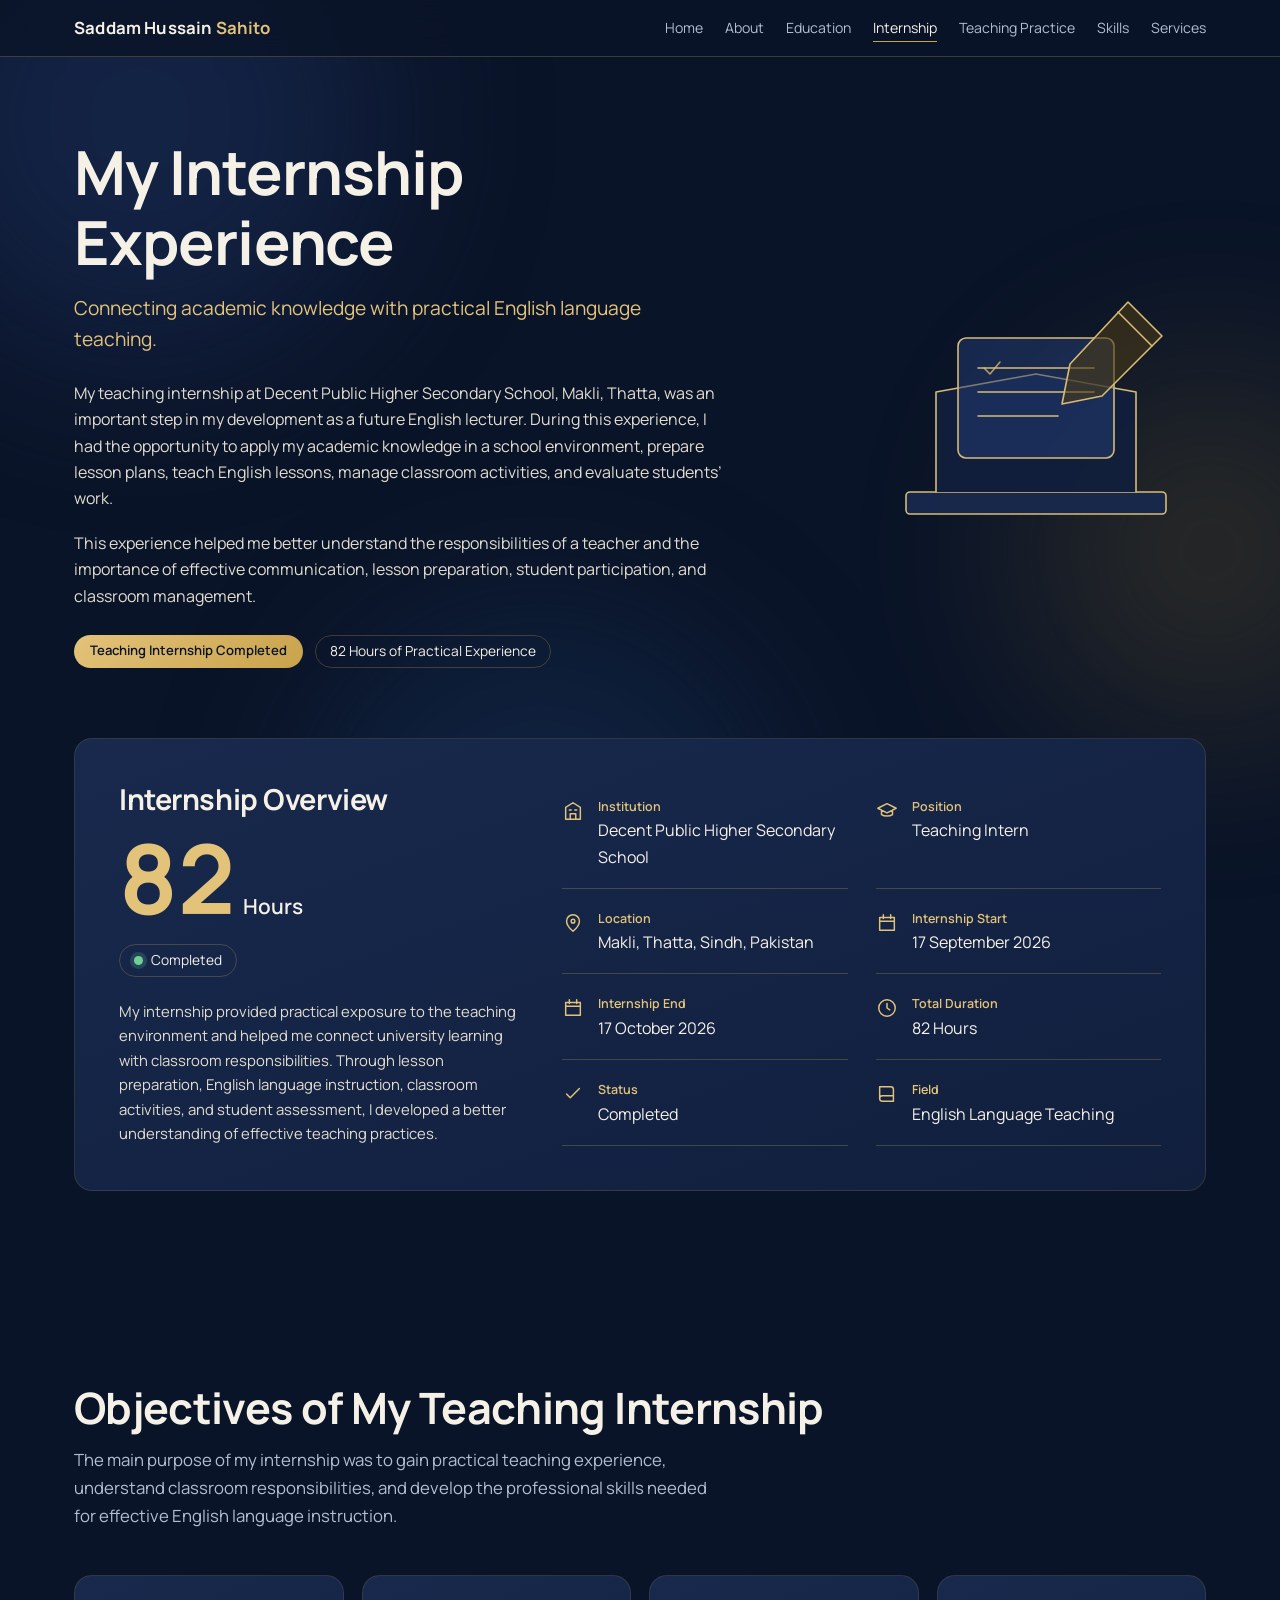
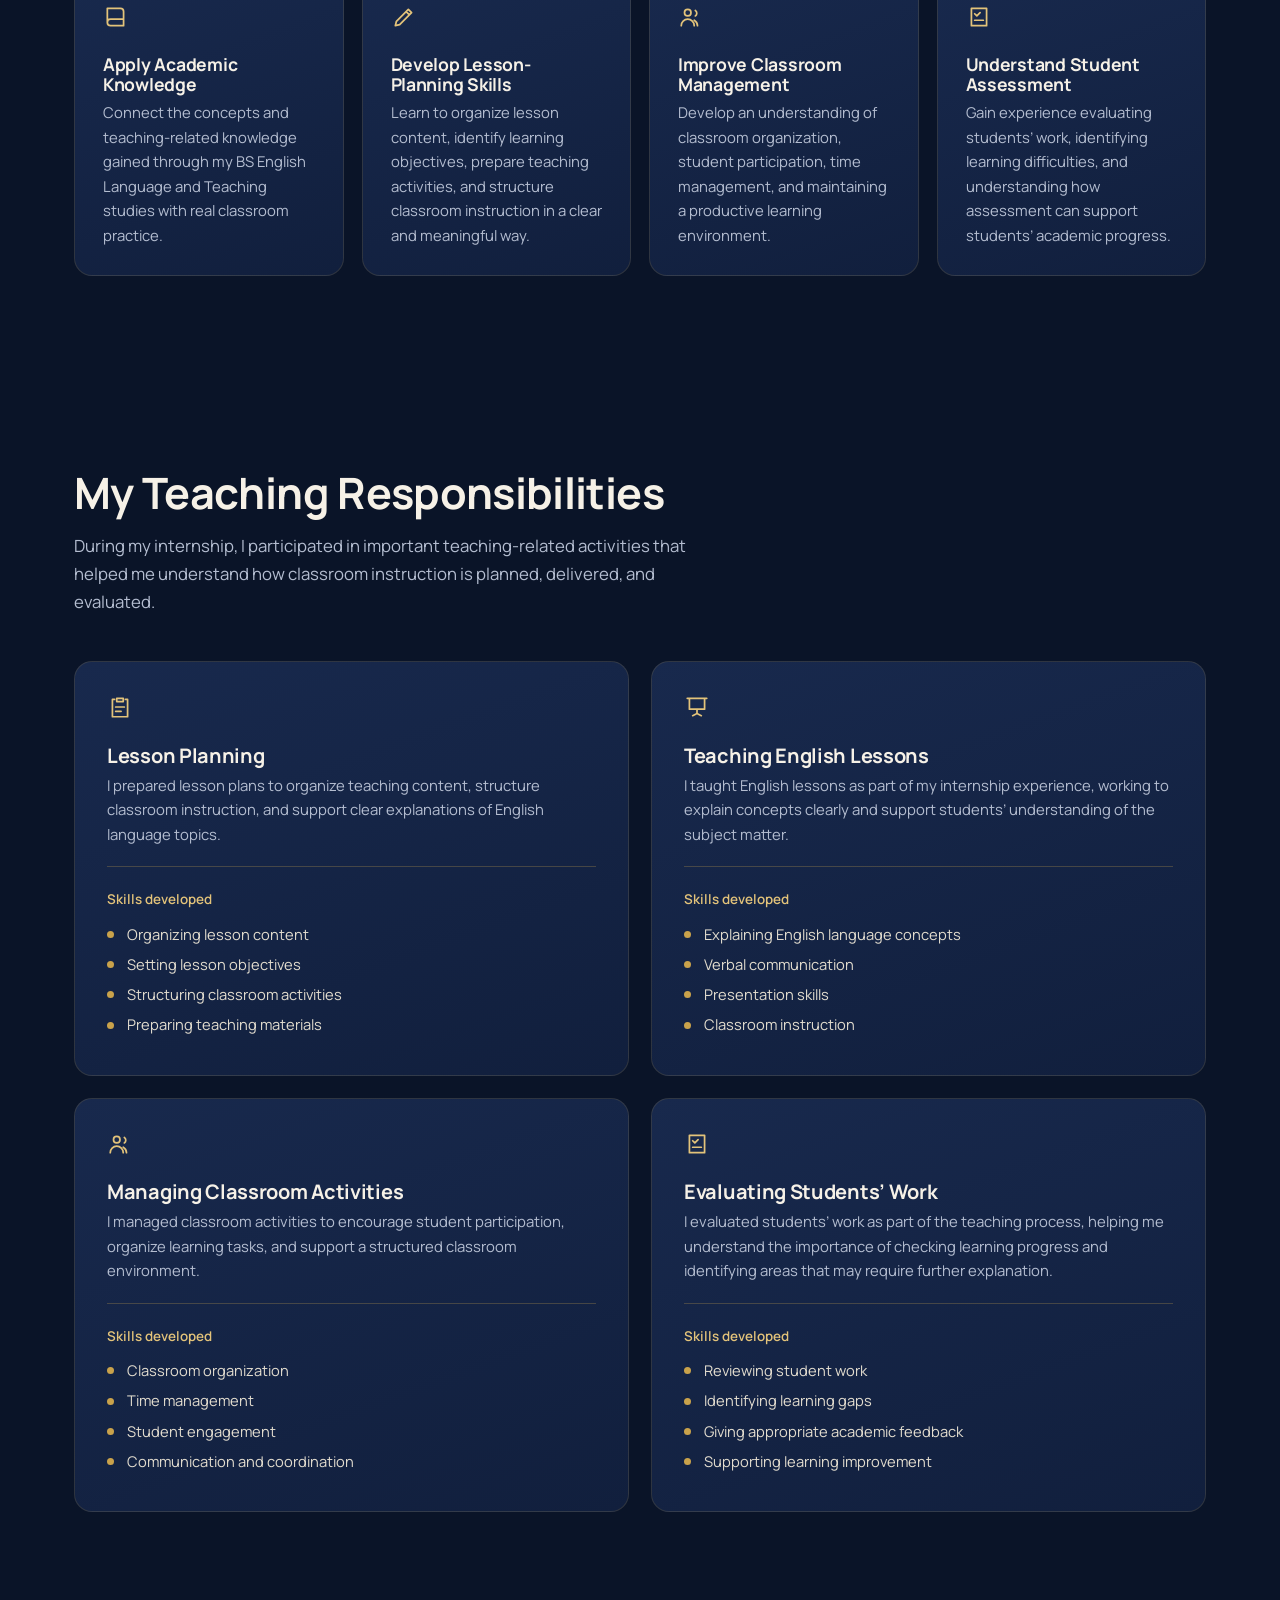
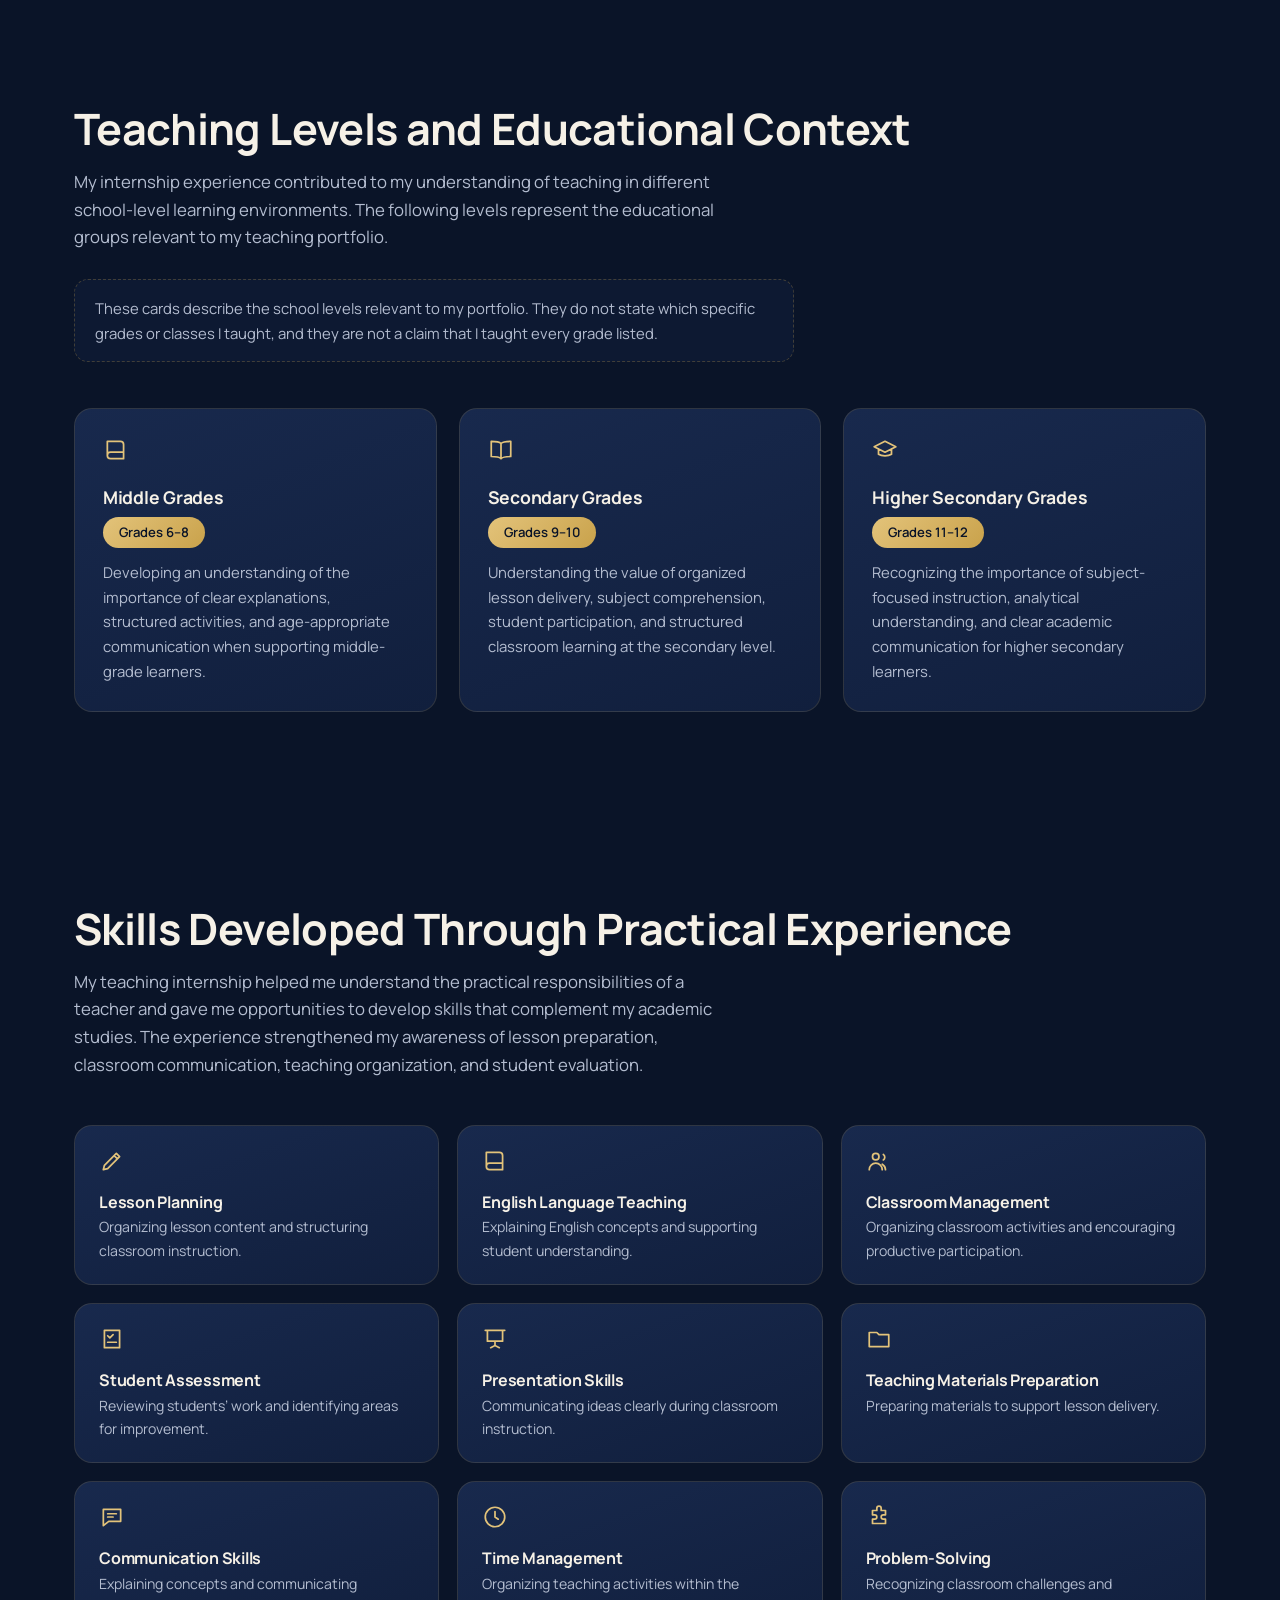
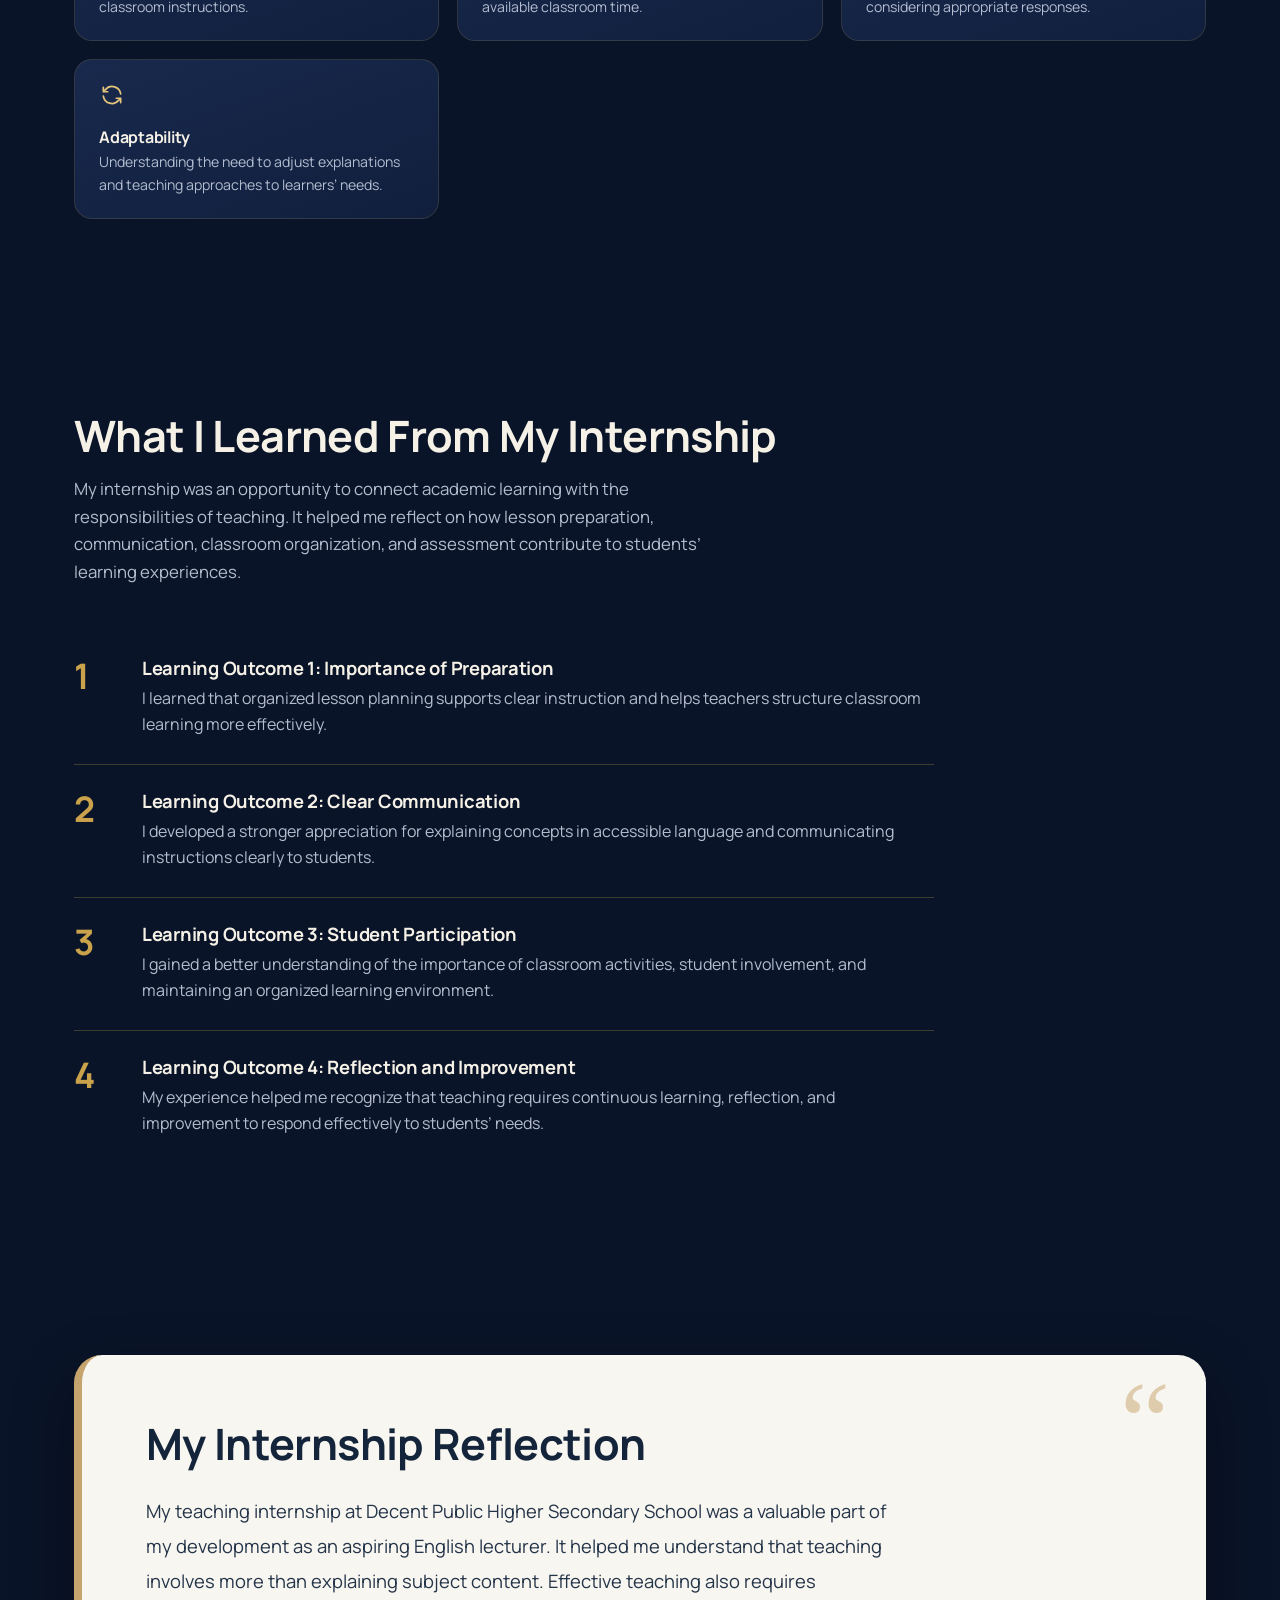
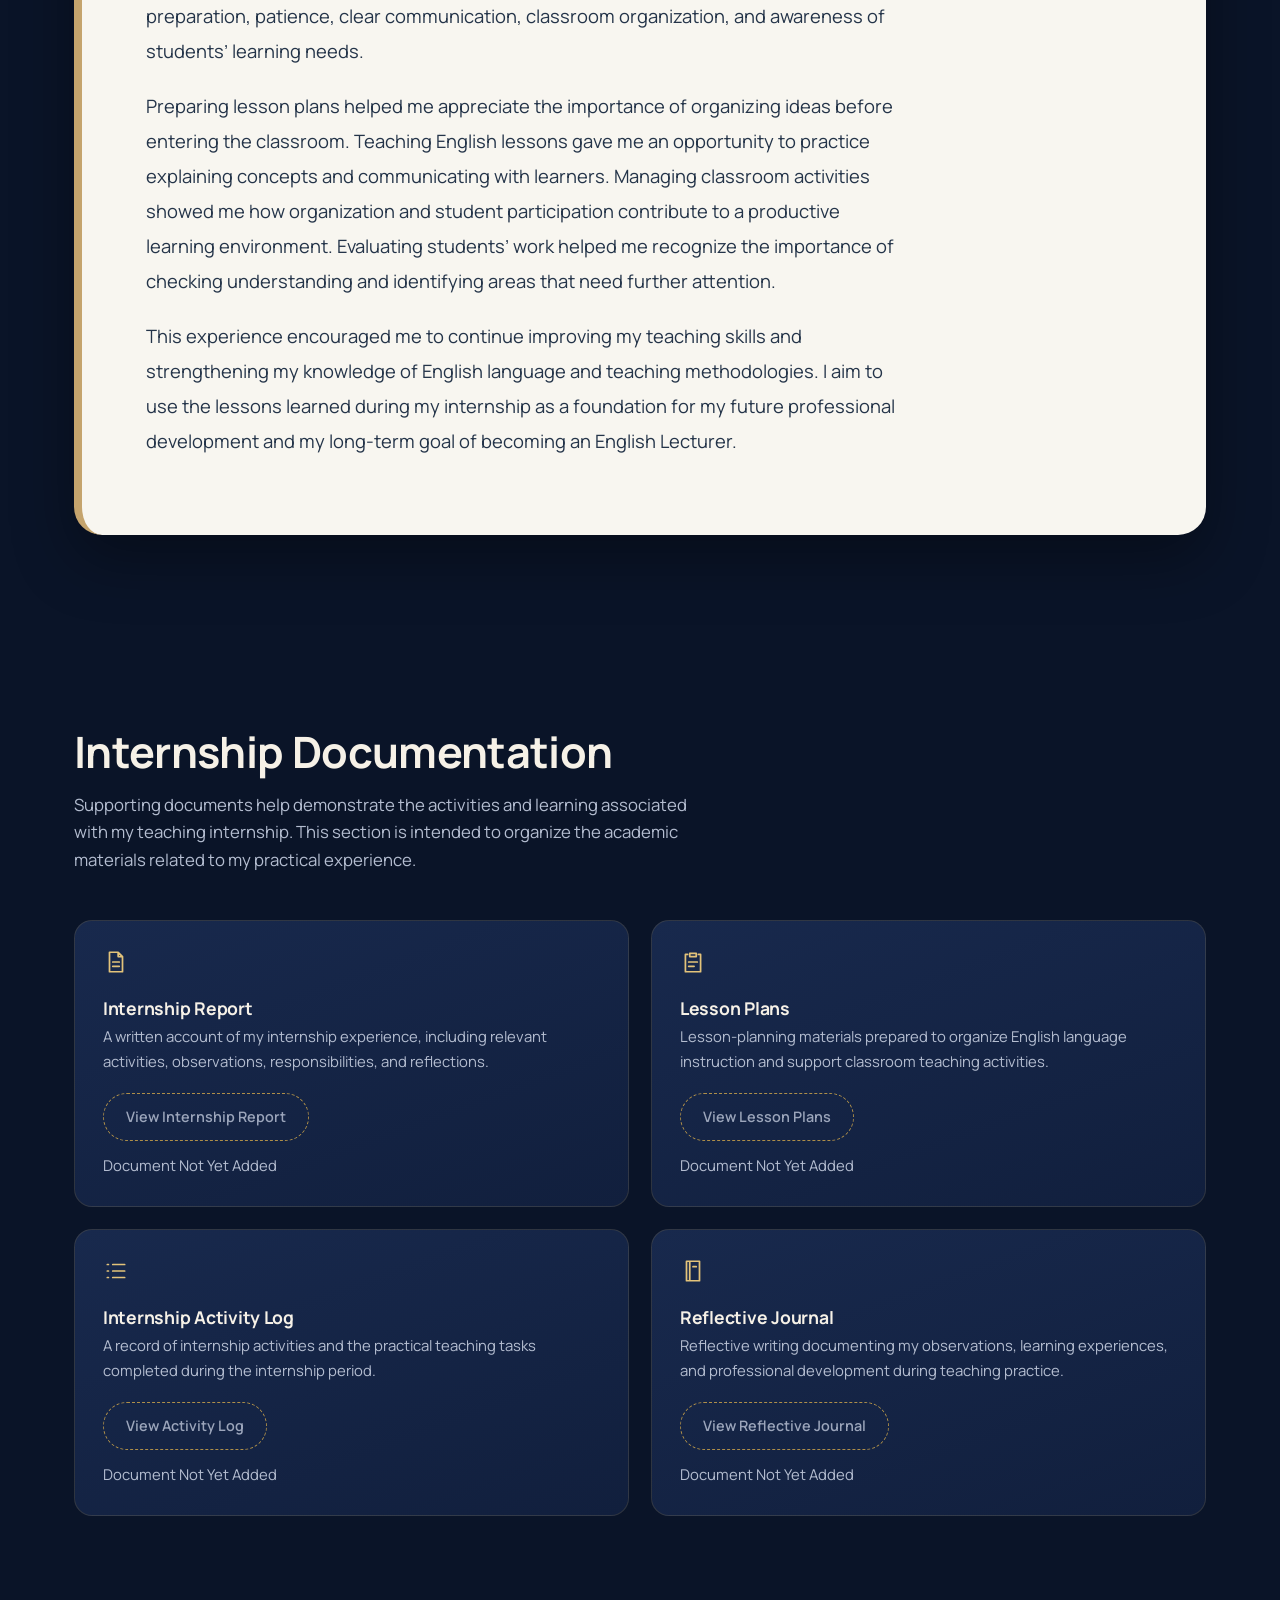
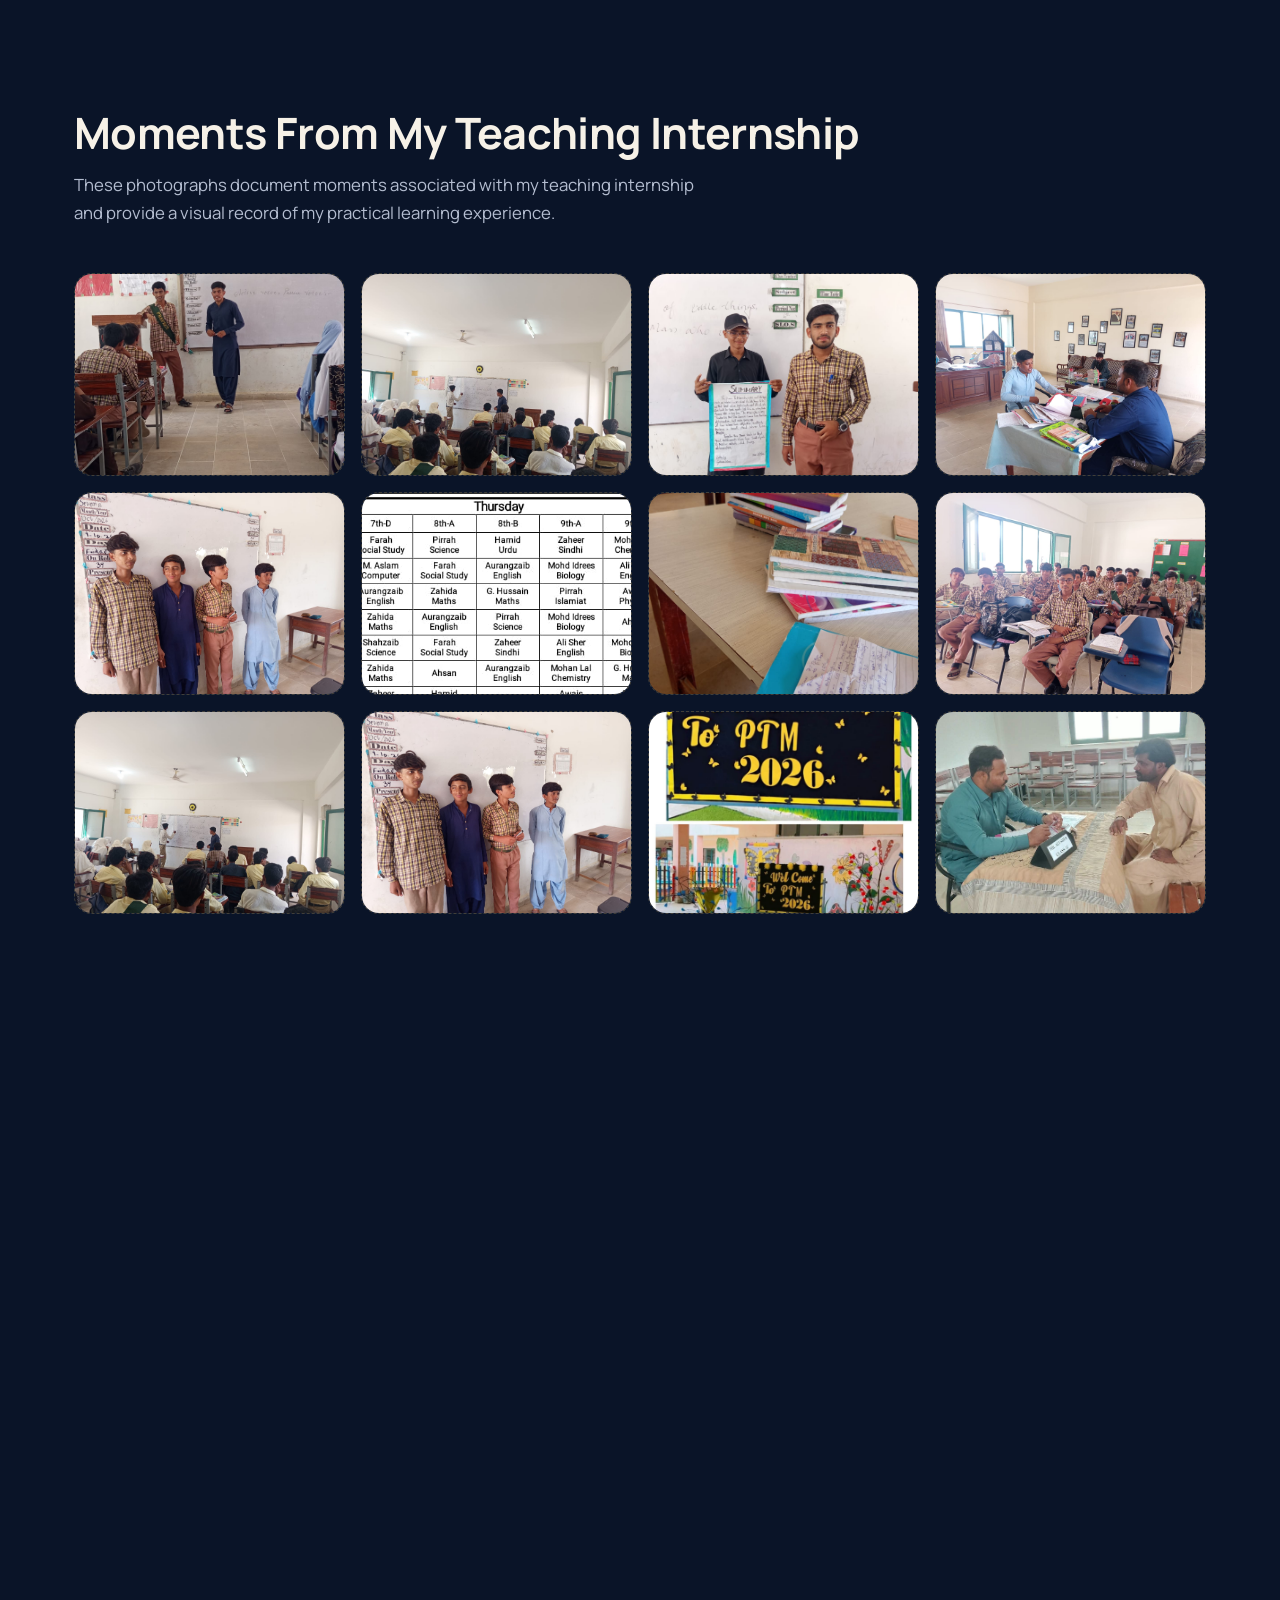
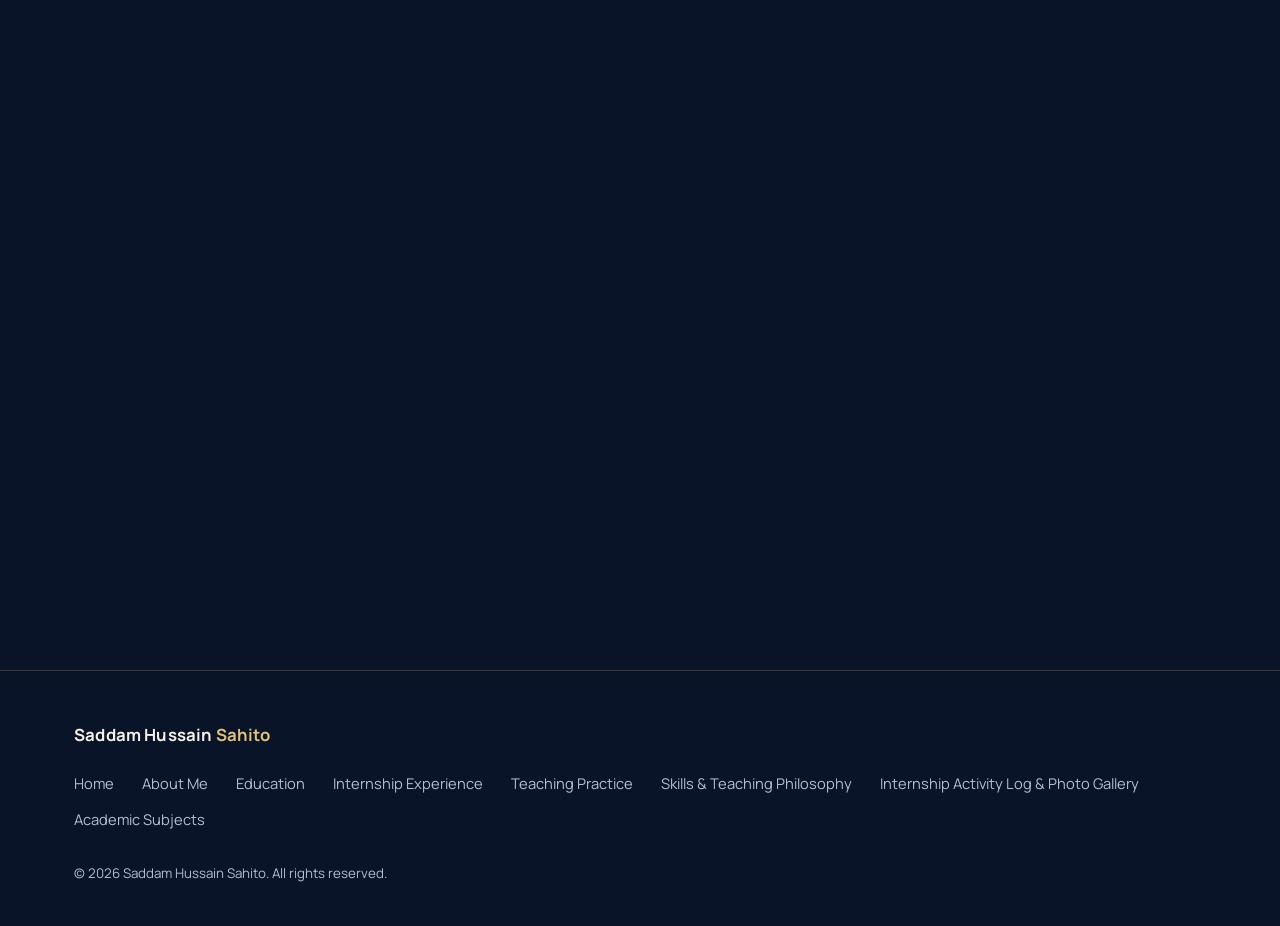
==== commit e5b1e3e1: "Update internship.html" ====
--- a/portfolio/internship.html
+++ b/portfolio/internship.html
@@ -37,8 +37,20 @@
 
 <section><div class="wrap"><div class="head reveal"><h2>Internship Documentation</h2><p class="lead">Supporting documents help demonstrate the activities and learning associated with my teaching internship. This section is intended to organize the academic materials related to my practical experience.</p></div><div class="docs2"><article class="card reveal" style="--d:0.00s"><svg class="ico" aria-hidden="true"><use href="#i-file"/></svg><h3>Internship Report</h3><p>A written account of my internship experience, including relevant activities, observations, responsibilities, and reflections.</p><span class="btn line off" role="link" aria-disabled="true">View Internship Report</span><p class="note2">Document Not Yet Added</p></article><article class="card reveal" style="--d:0.08s"><svg class="ico" aria-hidden="true"><use href="#i-clip"/></svg><h3>Lesson Plans</h3><p>Lesson-planning materials prepared to organize English language instruction and support classroom teaching activities.</p><span class="btn line off" role="link" aria-disabled="true">View Lesson Plans</span><p class="note2">Document Not Yet Added</p></article><article class="card reveal" style="--d:0.00s"><svg class="ico" aria-hidden="true"><use href="#i-list"/></svg><h3>Internship Activity Log</h3><p>A record of internship activities and the practical teaching tasks completed during the internship period.</p><span class="btn line off" role="link" aria-disabled="true">View Activity Log</span><p class="note2">Document Not Yet Added</p></article><article class="card reveal" style="--d:0.08s"><svg class="ico" aria-hidden="true"><use href="#i-jour"/></svg><h3>Reflective Journal</h3><p>Reflective writing documenting my observations, learning experiences, and professional development during teaching practice.</p><span class="btn line off" role="link" aria-disabled="true">View Reflective Journal</span><p class="note2">Document Not Yet Added</p></article></div></div></section>
 
-<section><div class="wrap"><div class="head reveal"><h2>Moments From My Teaching Internship</h2><p class="lead">These photographs document moments associated with my teaching internship and provide a visual record of my practical learning experience.</p></div><div class="gal2"><figure class="ph reveal" style="--d:0.00s; margin:0; padding:0; overflow:hidden; aspect-ratio:4/3"><img src="assets/WhatsApp%20Image%202026-10-29%20at%2015.21.50.jpeg" alt="Photograph from Saddam Hussain Sahito’s teaching internship" loading="lazy" style="display:block;width:100%;height:100%;min-height:220px;object-fit:cover"></figure><figure class="ph reveal" style="--d:0.07s; margin:0; padding:0; overflow:hidden; aspect-ratio:4/3"><img src="assets/WhatsApp%20Image%202026-10-29%20at%2015.21.52%20(2).jpeg" alt="Photograph from Saddam Hussain Sahito’s teaching internship" loading="lazy" style="display:block;width:100%;height:100%;min-height:220px;object-fit:cover"></figure><figure class="ph reveal" style="--d:0.14s; margin:0; padding:0; overflow:hidden; aspect-ratio:4/3"><img src="assets/WhatsApp%20Image%202026-10-29%20at%2015.21.53%20(1).jpeg" alt="Photograph from Saddam Hussain Sahito’s teaching internship" loading="lazy" style="display:block;width:100%;height:100%;min-height:220px;object-fit:cover"></figure><figure class="ph reveal" style="--d:0.21s; margin:0; padding:0; overflow:hidden; aspect-ratio:4/3"><img src="assets/WhatsApp Image 2026-10-29 at 15.21.54 (1).jpeg" alt="Photograph from Saddam Hussain Sahito’s teaching internship" loading="lazy" style="display:block;width:100%;height:100%;min-height:220px;object-fit:cover"></figure></div></div></section>
-f
+<section><div class="wrap"><div class="head reveal"><h2>Moments From My Teaching Internship</h2><p class="lead">These photographs document moments associated with my teaching internship and provide a visual record of my practical learning experience.</p></div><div class="gal2">
+<figure class="ph reveal" style="--d:0.00s; margin:0; padding:0; overflow:hidden; aspect-ratio:4/3"><img src="assets/1.jpeg" alt="Teaching internship photograph 1" loading="lazy" style="display:block;width:100%;height:100%;min-height:220px;object-fit:cover"></figure>
+<figure class="ph reveal" style="--d:0.07s; margin:0; padding:0; overflow:hidden; aspect-ratio:4/3"><img src="assets/2.jpeg" alt="Teaching internship photograph 2" loading="lazy" style="display:block;width:100%;height:100%;min-height:220px;object-fit:cover"></figure>
+<figure class="ph reveal" style="--d:0.14s; margin:0; padding:0; overflow:hidden; aspect-ratio:4/3"><img src="assets/3.jpeg" alt="Teaching internship photograph 3" loading="lazy" style="display:block;width:100%;height:100%;min-height:220px;object-fit:cover"></figure>
+<figure class="ph reveal" style="--d:0.21s; margin:0; padding:0; overflow:hidden; aspect-ratio:4/3"><img src="assets/4.jpeg" alt="Teaching internship photograph 4" loading="lazy" style="display:block;width:100%;height:100%;min-height:220px;object-fit:cover"></figure>
+<figure class="ph reveal" style="--d:0.28s; margin:0; padding:0; overflow:hidden; aspect-ratio:4/3"><img src="assets/5.jpeg" alt="Teaching internship photograph 5" loading="lazy" style="display:block;width:100%;height:100%;min-height:220px;object-fit:cover"></figure>
+<figure class="ph reveal" style="--d:0.35s; margin:0; padding:0; overflow:hidden; aspect-ratio:4/3"><img src="assets/6.jpeg" alt="Teaching internship photograph 6" loading="lazy" style="display:block;width:100%;height:100%;min-height:220px;object-fit:cover"></figure>
+<figure class="ph reveal" style="--d:0.42s; margin:0; padding:0; overflow:hidden; aspect-ratio:4/3"><img src="assets/7.jpeg" alt="Teaching internship photograph 7" loading="lazy" style="display:block;width:100%;height:100%;min-height:220px;object-fit:cover"></figure>
+<figure class="ph reveal" style="--d:0.49s; margin:0; padding:0; overflow:hidden; aspect-ratio:4/3"><img src="assets/8.jpeg" alt="Teaching internship photograph 8" loading="lazy" style="display:block;width:100%;height:100%;min-height:220px;object-fit:cover"></figure>
+<figure class="ph reveal" style="--d:0.56s; margin:0; padding:0; overflow:hidden; aspect-ratio:4/3"><img src="assets/9.jpeg" alt="Teaching internship photograph 9" loading="lazy" style="display:block;width:100%;height:100%;min-height:220px;object-fit:cover"></figure>
+<figure class="ph reveal" style="--d:0.63s; margin:0; padding:0; overflow:hidden; aspect-ratio:4/3"><img src="assets/10.jpeg" alt="Teaching internship photograph 10" loading="lazy" style="display:block;width:100%;height:100%;min-height:220px;object-fit:cover"></figure>
+<figure class="ph reveal" style="--d:0.70s; margin:0; padding:0; overflow:hidden; aspect-ratio:4/3"><img src="assets/11.jpeg" alt="Teaching internship photograph 11" loading="lazy" style="display:block;width:100%;height:100%;min-height:220px;object-fit:cover"></figure>
+<figure class="ph reveal" style="--d:0.77s; margin:0; padding:0; overflow:hidden; aspect-ratio:4/3"><img src="assets/12.jpeg" alt="Teaching internship photograph 12" loading="lazy" style="display:block;width:100%;height:100%;min-height:220px;object-fit:cover"></figure>
+</div></div></section>
 <section class="glance"><div class="wrap"><div class="head reveal"><h2>Internship at a Glance</h2></div><div class="sgrid reveal"><div class="stat"><div class="num" style="font-size:clamp(1.8rem,3vw,2.5rem)">82 Hours</div><p>Total internship duration.</p></div><div class="stat"><div class="num" style="font-size:clamp(1.8rem,3vw,2.5rem)">1 Month</div><p>Approximate calendar duration from 17 September to 17 October 2026.</p></div><div class="stat"><div class="num" style="font-size:clamp(1.8rem,3vw,2.5rem)">4 Core Responsibilities</div><p>Lesson planning, teaching English lessons, managing classroom activities, and evaluating students’ work.</p></div><div class="stat"><div class="num" style="font-size:clamp(1.8rem,3vw,2.5rem)">1 Professional Goal</div><p>Preparing for a future career as an English Lecturer.</p></div></div></div></section>
 
 <section class="cta"><div class="wrap"><div class="card cbox reveal" style="margin:auto;text-align:left"><h2>Building My Path Toward Becoming an English Lecturer</h2>
@@ -47,4 +59,4 @@
 <div class="btns" style="justify-content:flex-start;margin-top:26px"><a class="btn fill" href="education.html">Explore My Education</a><a class="btn line" href="teaching-practice.html">Explore My Teaching Portfolio</a></div></div></div></section>
 </main>
 <footer class="foot"><div class="wrap"><a class="brand" href="index.html">Saddam Hussain <span>Sahito</span></a><nav aria-label="Footer"><ul><li><a href="index.html">Home</a></li><li><a href="about.html">About Me</a></li><li><a href="education.html">Education</a></li><li><a href="internship.html">Internship Experience</a></li><li><a href="teaching-practice.html">Teaching Practice</a></li><li><a href="skills-philosophy.html">Skills &amp; Teaching Philosophy</a></li><li><a href="activity-log-gallery.html">Internship Activity Log &amp; Photo Gallery</a></li><li><a href="academic-subjects.html">Academic Subjects</a></li></ul></nav><small>© 2026 Saddam Hussain Sahito. All rights reserved.</small></div></footer>
-<script src="js/main.js"></script></body></html>+<script src="js/main.js"></script></body></html>
